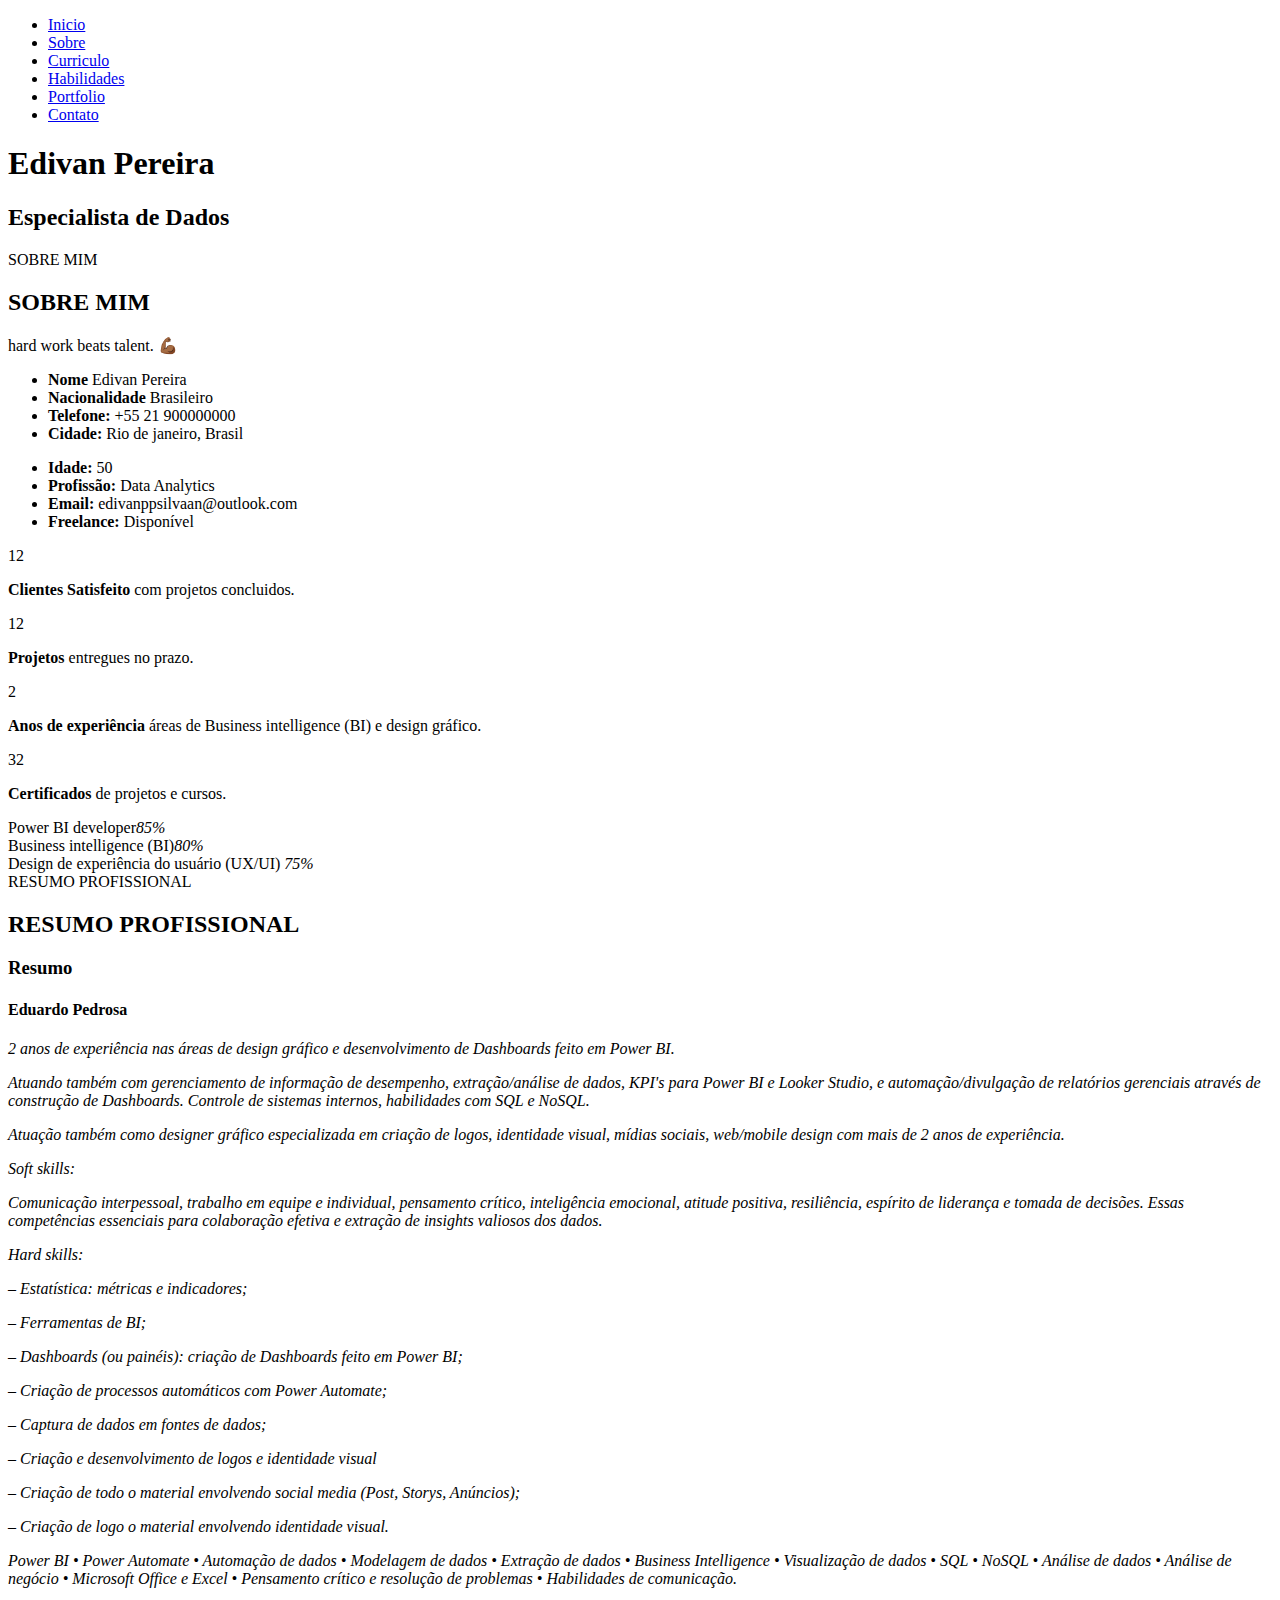
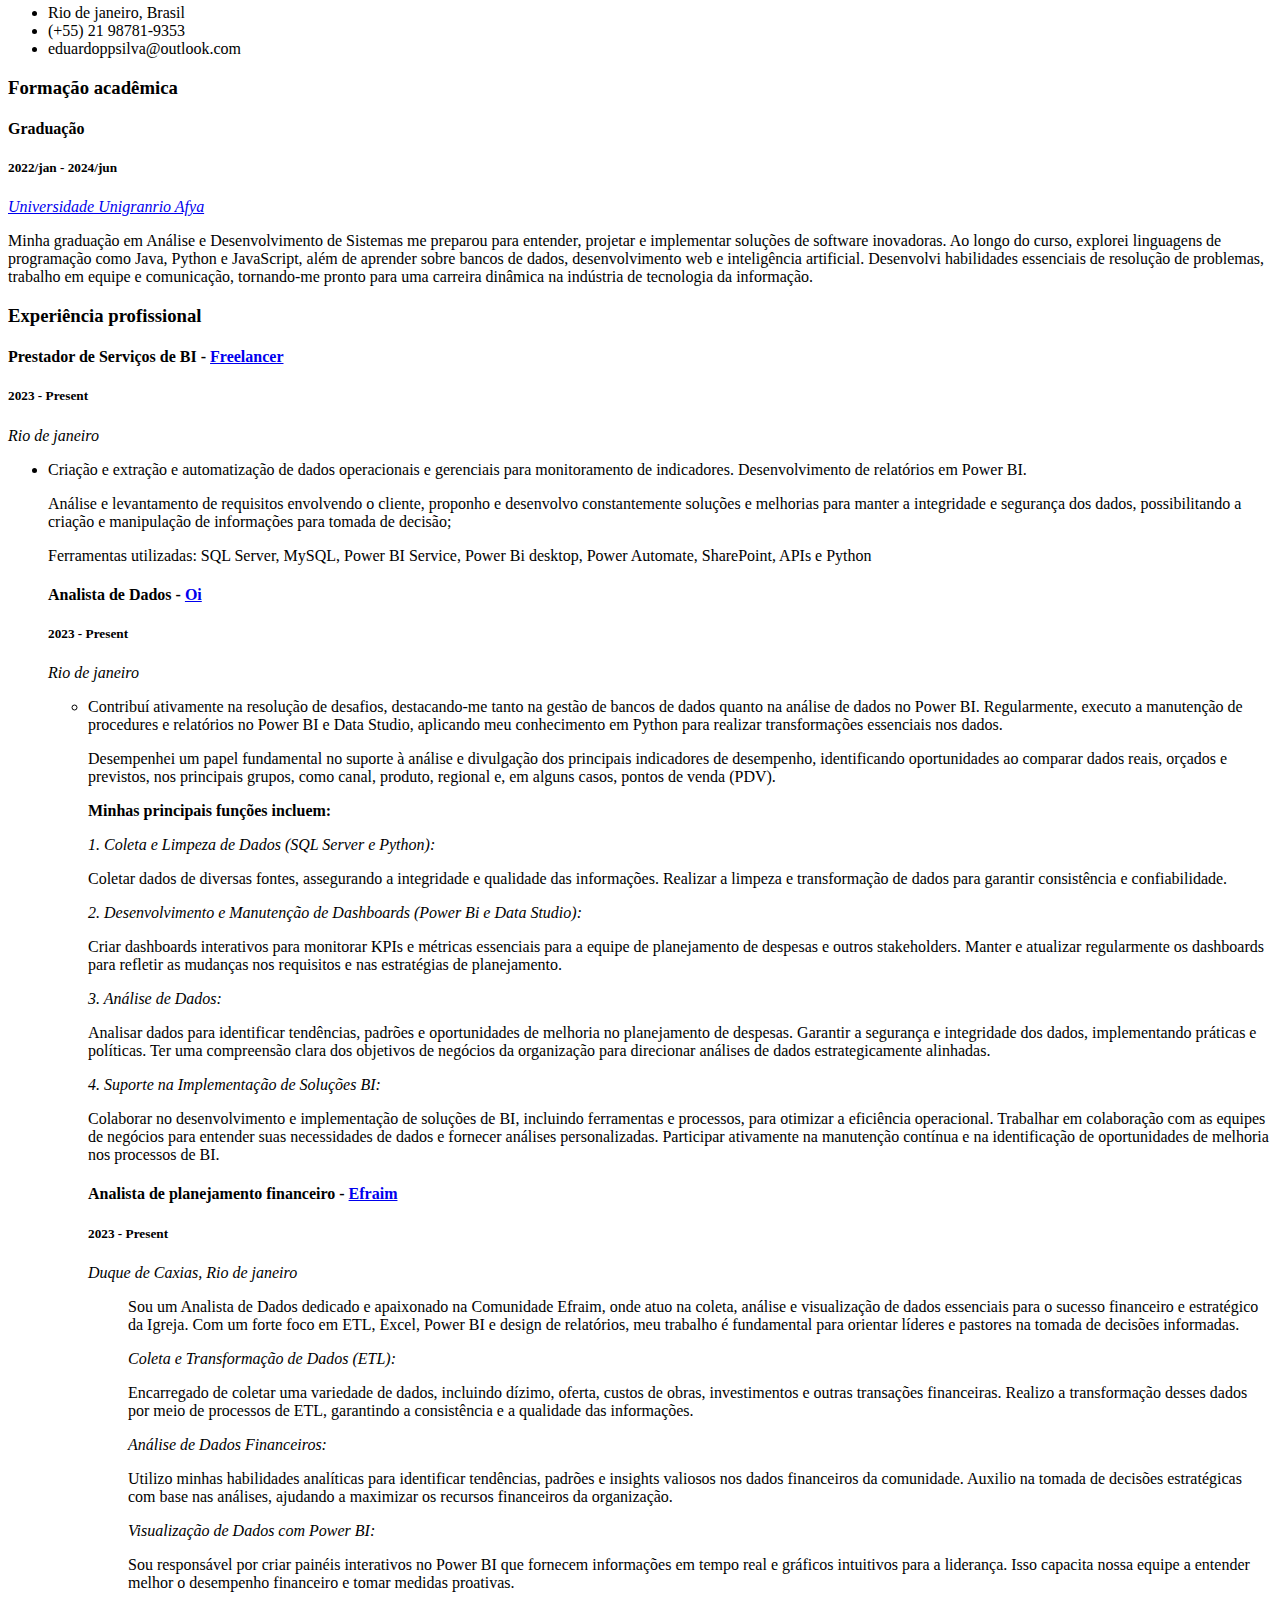
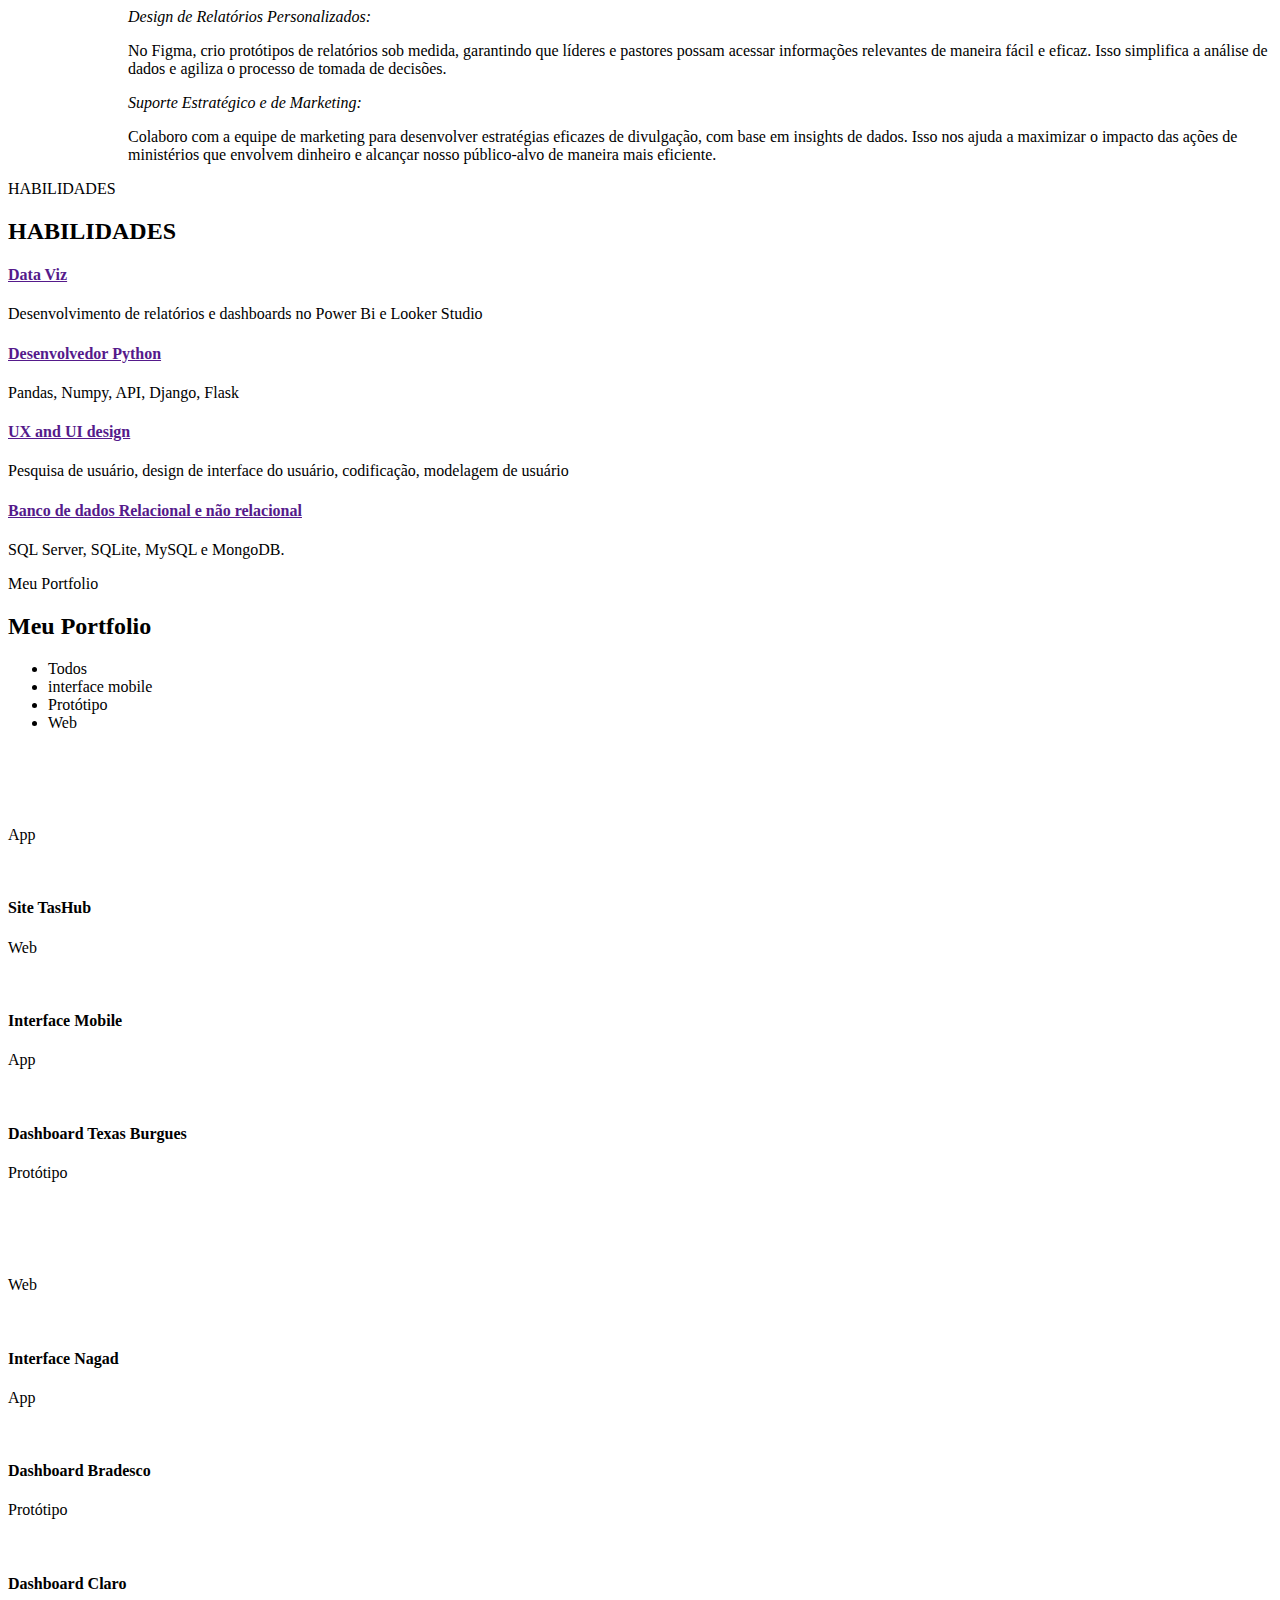
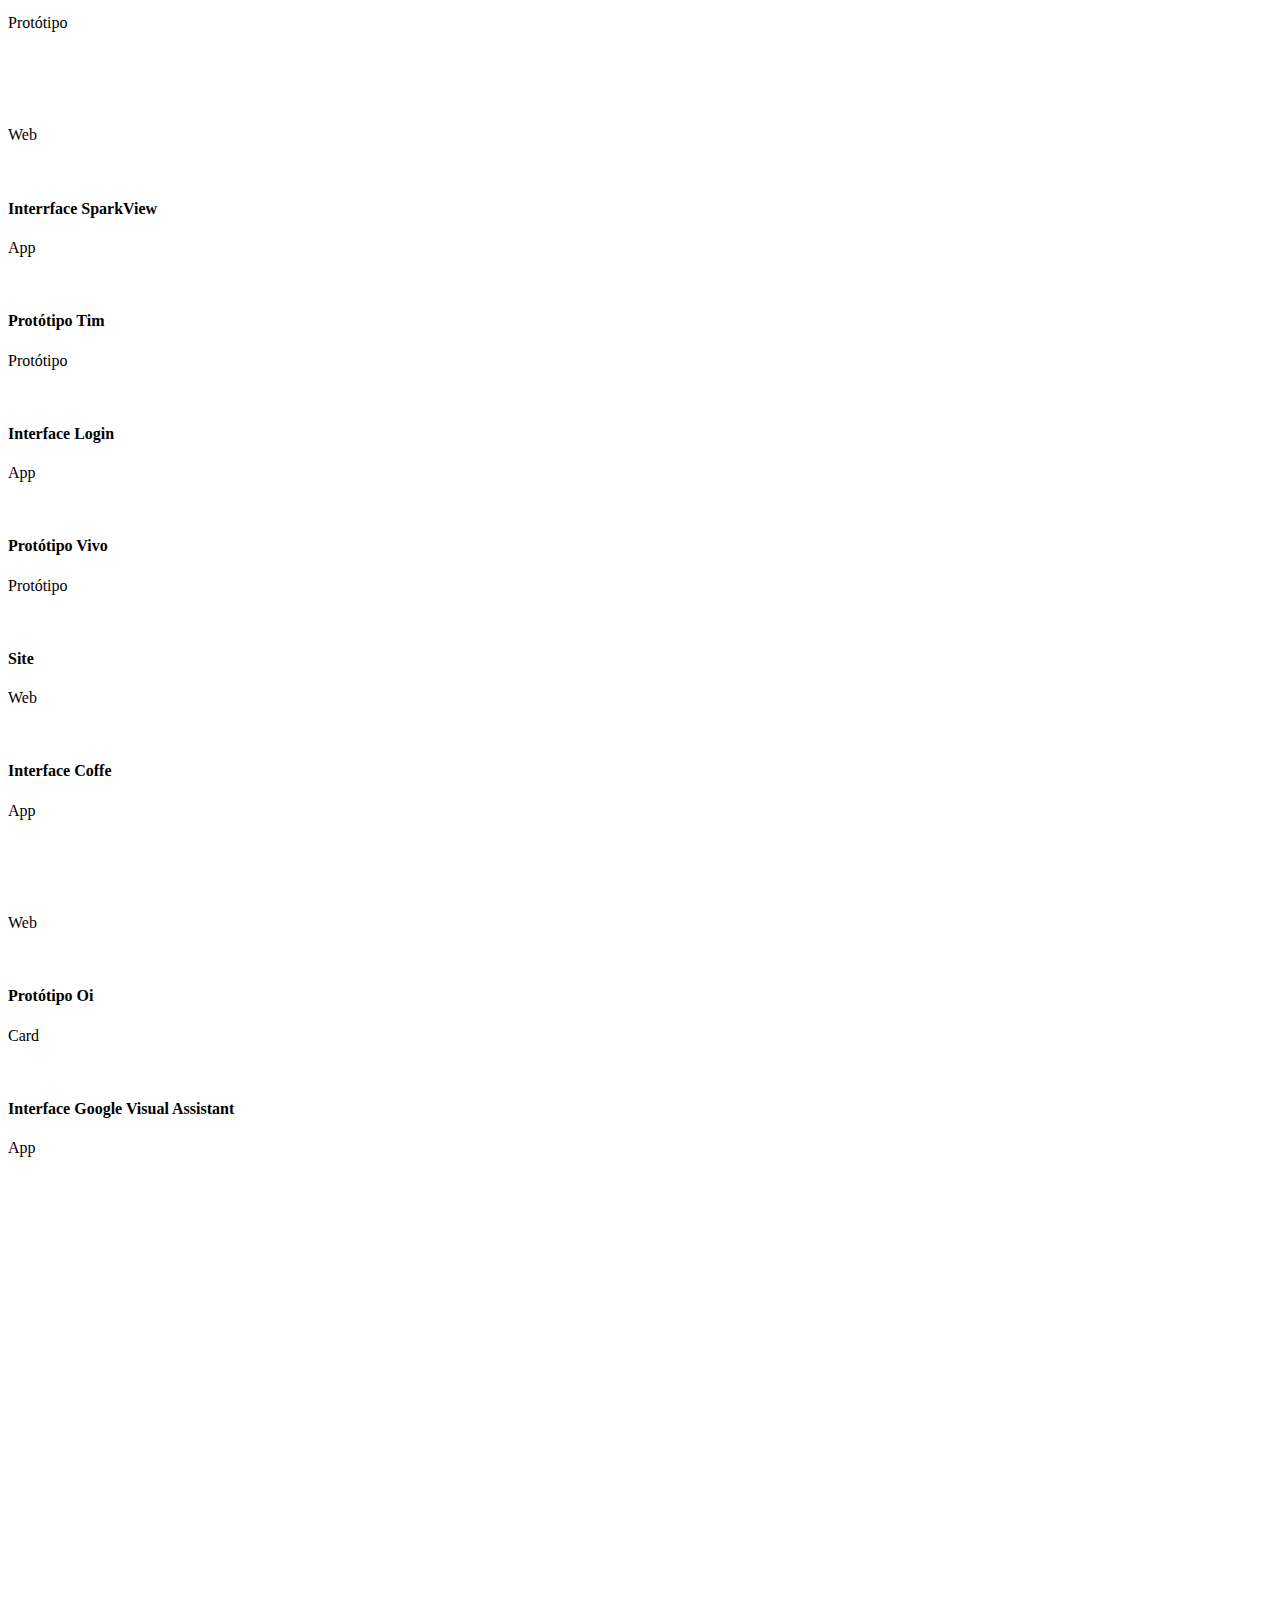
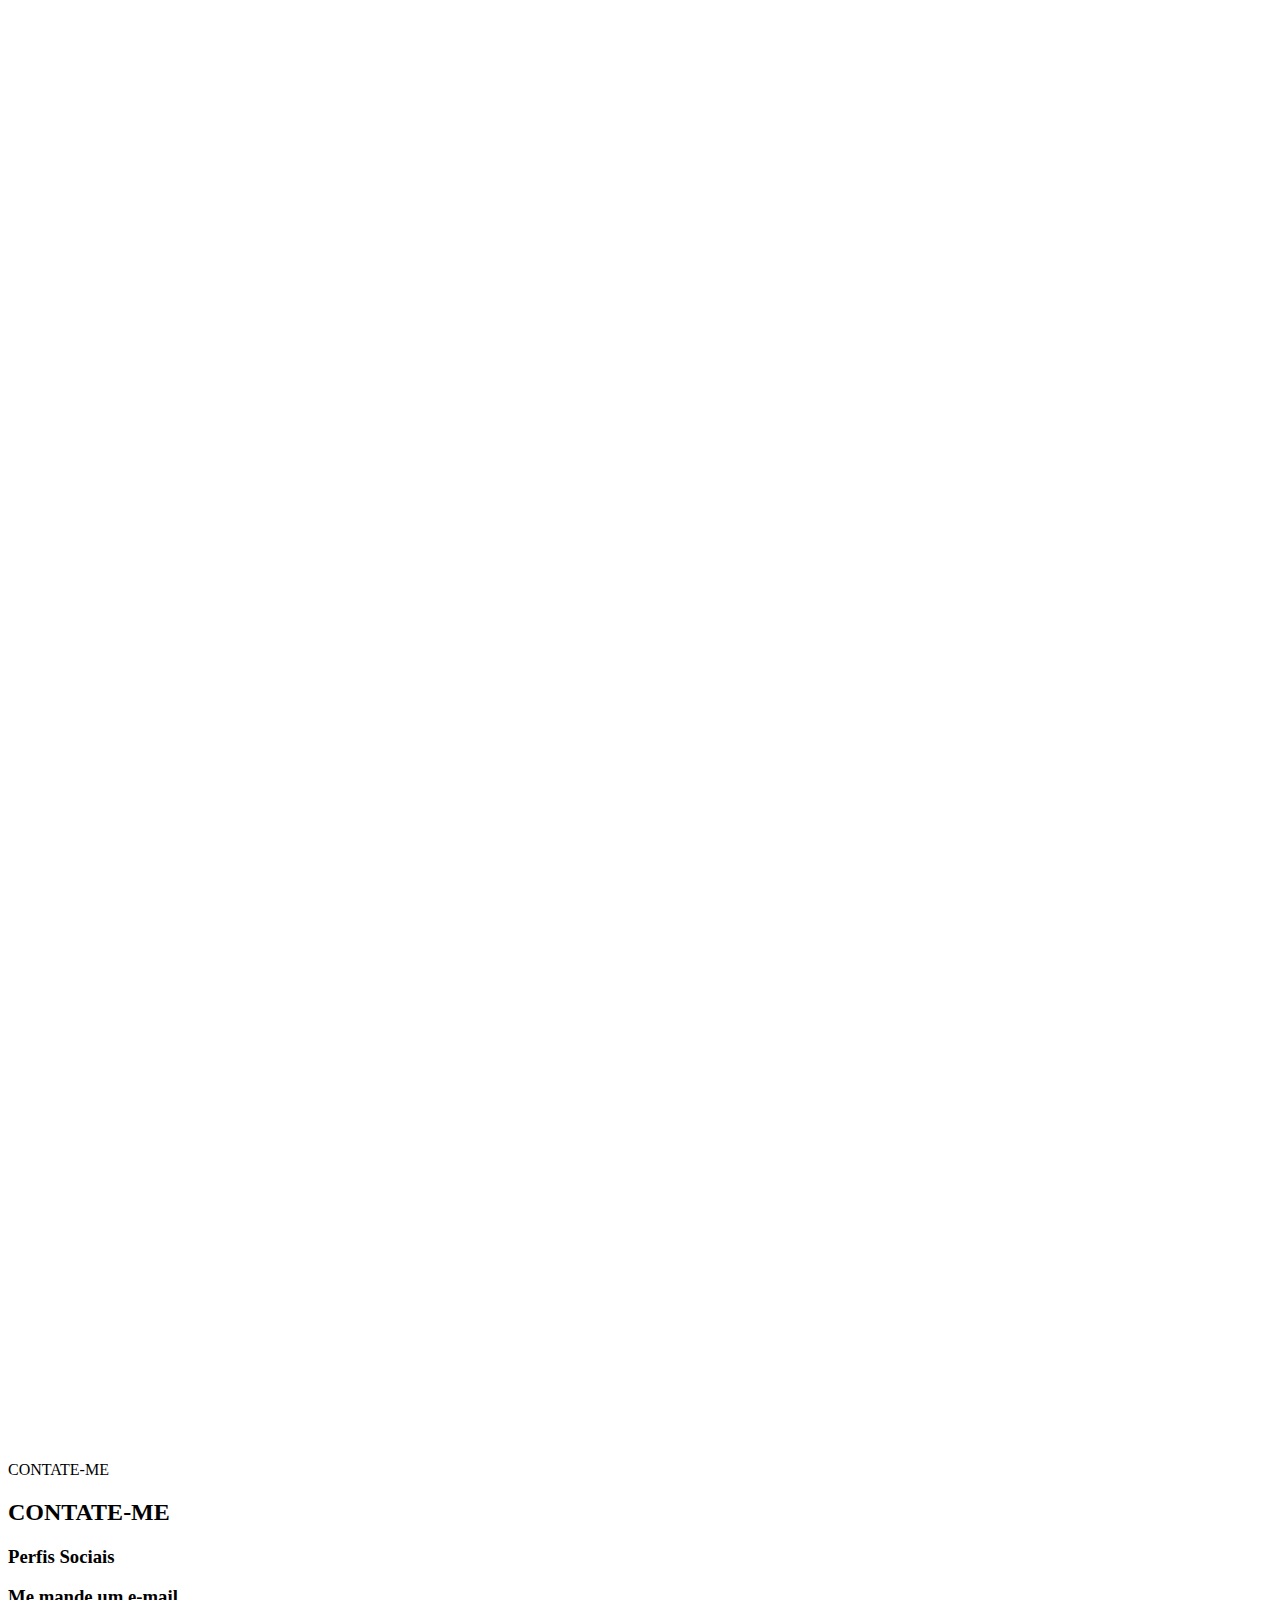
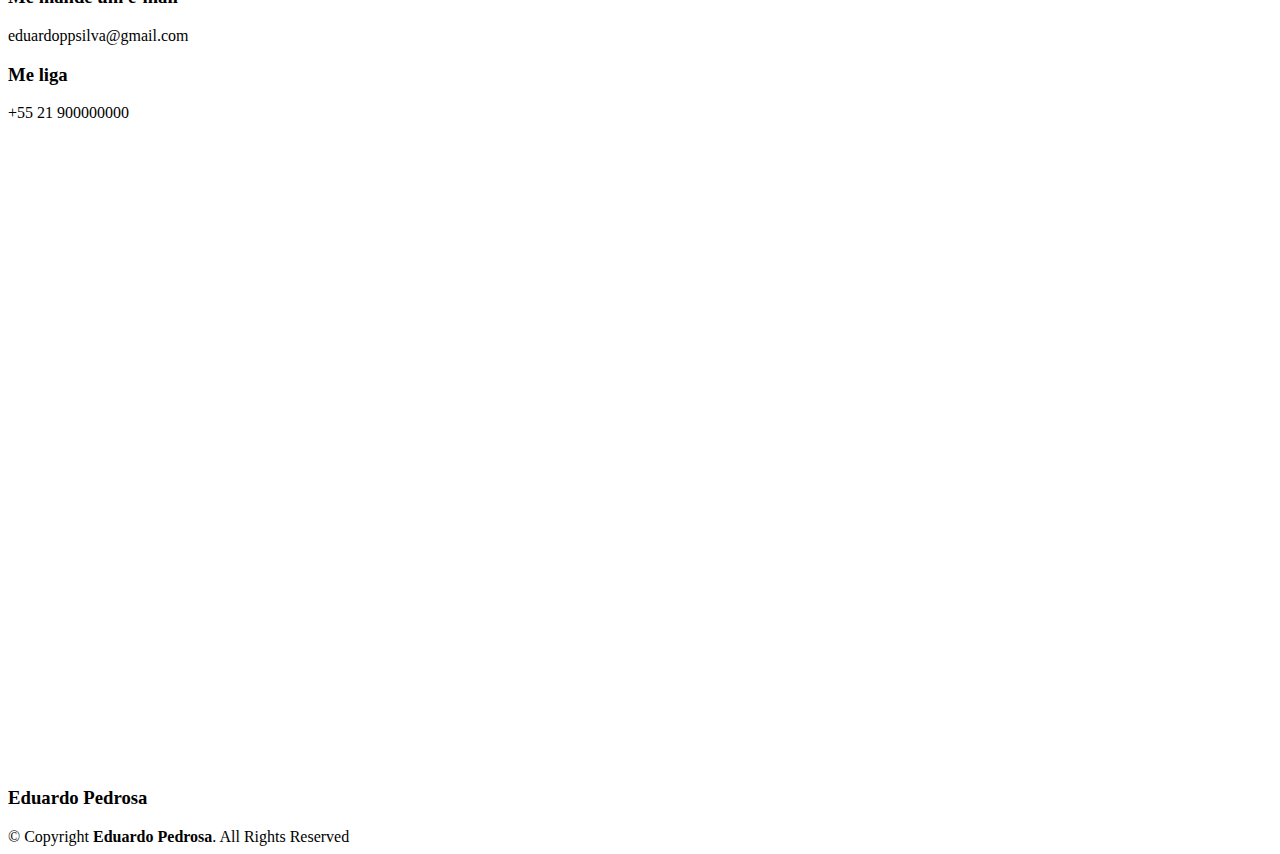
==== index.html @ 000ee5d4 "Add Files" ====
<!DOCTYPE html>
<html lang="en">

<head>
  <meta charset="utf-8">
  <meta content="width=device-width, initial-scale=1.0" name="viewport">

  <title>Edivan Pereira</title>
            <p class="hero-subtitle"><span class="typed" data-typed-items="Designer, Developer, Freelancer, Photographer"></span></p>

  <meta content="" name="descriptison">
  <meta content="" name="Open Sans">

  <!-- Favicons -->
  <link href="assets/img/perfil" rel="icon">
  <link href="../img/edu.jpg" rel="apple-touch-icon">

  <!-- Google Fonts -->
  <link href="https://fonts.googleapis.com/css?family=Open+Sans:300,300i,400,400i,600,600i,700,700i|Raleway:300,300i,400,400i,500,500i,600,600i,700,700i|Satisfy" rel="stylesheet">

  <!-- Vendor CSS Files -->
  <link href="assets/vendor/bootstrap/css/bootstrap.min.css" rel="stylesheet">
  <link href="assets/vendor/icofont/icofont.min.css" rel="stylesheet">
  <link href="assets/vendor/boxicons/css/boxicons.min.css" rel="stylesheet">
  <link href="assets/vendor/owl.carousel/assets/owl.carousel.min.css" rel="stylesheet">
  <link href="assets/vendor/venobox/venobox.css" rel="stylesheet">

  <!-- Template Main CSS File -->
  <link href="assets/css/style.css" rel="stylesheet">
</head>

<body>

  <!-- ======= Header ======= -->
  <header id="header" class="fixed-top  d-flex justify-content-center align-items-center header-transparent">

    <nav class="nav-menu d-none d-lg-block">
      <ul>
        <li class="active"><a href="index.html">Inicio</a></li>
        <li><a href="#about">Sobre</a></li>
        <li><a href="#resume">Curriculo</a></li>
        <li><a href="#services">Habilidades</a></li>
        <li><a href="#portfolio">Portfolio</a></li>
        <li><a href="#contact">Contato</a></li>

      </ul>
    </nav><!-- .nav-menu -->
    

  </header><!-- End Header -->

  <!-- ======= Hero Section ======= -->
  <section id="hero">
    <div class="hero-container">
      <h1><font face="Serif  "> Edivan Pereira </font> <br /></h1>
      <h2>Especialista de Dados</h2>
      <a href="#about" class="btn-scroll scrollto" title="Scroll Down"><i class="bx bx-chevron-down"></i></a>
    </div>
  </section><!-- End Hero -->

  <main id="main">

    <!-- ======= About Me Section ======= -->
    <section id="about" class="about">
      <div class="container">

        <div class="section-title">
          <span>SOBRE MIM</span>
          <h2>SOBRE MIM</h2>
          <p>hard work beats talent. 💪🏾
          </p>
        </div>

        <div class="row">
          <div class="image  col-lg-4 d-flex align-items-stretch justify-content-center justify-content-lg-start"></div>
          <div class="col-lg-8 d-flex flex-column align-items-stretch">
            <div class="content pl-lg-4 d-flex flex-column justify-content-center">
              <div class="row">
                <div class="col-lg-6">
                  <ul>
                    <li><i class="icofont-rounded-right"></i> <strong>Nome</strong> Edivan Pereira</li>
                    <li><i class="icofont-rounded-right"></i> <strong>Nacionalidade</strong> Brasileiro</li>
                    <li><i class="icofont-rounded-right"></i> <strong>Telefone:</strong> +55 21 900000000</li>
                    <li><i class="icofont-rounded-right"></i> <strong>Cidade:</strong> Rio de janeiro, Brasil</li>
                  </ul>
                </div>
                <div class="col-lg-6">
                  <ul>
                    <li><i class="icofont-rounded-right"></i> <strong>Idade:</strong> 50</li>
                    <li><i class="icofont-rounded-right"></i> <strong>Profissão:</strong> Data Analytics</li>
                    <li><i class="icofont-rounded-right"></i> <strong>Email:</strong> <eduardoppsilva@outlook.com class="com">edivanppsilvaan@outlook.com</eduardoppsilva@outlook.com></li>
                    <li><i class="icofont-rounded-right"></i> <strong>Freelance:</strong> Disponível</li>
                  </ul>
                </div>
              </div>
              <div class="row mt-n4">
                <div class="col-md-6 mt-5 d-md-flex align-items-md-stretch">
                  <div class="count-box">
                    <i class="icofont-simple-smile" style="color: #20b38e;"></i>
                    <span data-toggle="counter-up">12</span>
                    <p><strong>Clientes Satisfeito</strong> com projetos concluidos.</p>
                  </div>
                </div>

                <div class="col-md-6 mt-5 d-md-flex align-items-md-stretch">
                  <div class="count-box">
                    <i class="icofont-document-folder" style="color: #8a1ac2;"></i>
                    <span data-toggle="counter-up">12</span>
                    <p><strong>Projetos </strong> entregues no prazo.</p>
                  </div>
                </div>

                <div class="col-md-6 mt-5 d-md-flex align-items-md-stretch">
                  <div class="count-box">
                    <i class="icofont-clock-time" style="color: #2cbdee;"></i>
                    <span data-toggle="counter-up">2</span>
                    <p><strong>Anos de experiência</strong> áreas de Business intelligence (BI) e design gráfico.</p>
                  </div>
                </div>

                <div class="col-md-6 mt-5 d-md-flex align-items-md-stretch">
                  <div class="count-box">
                    <i class="icofont-award" style="color: #ffb459;"></i>
                    <span data-toggle="counter-up">32</span>
                    <p><strong>Certificados</strong> de projetos e cursos.</p>
                  </div>
                </div>
              </div>
            </div><!-- End .content-->

            <div class="skills-content pl-lg-4">
              <div class="progress">
                <span class="skill">Power BI developer<i class="val">85%</i></span>
                <div class="progress-bar-wrap">
                  <div class="progress-bar" role="progressbar" aria-valuenow="100" aria-valuemin="0" aria-valuemax="100"></div>
                </div>
              </div>

              <div class="progress">
                <span class="skill">Business intelligence (BI)<i class="val">80%</i></span>
                <div class="progress-bar-wrap">
                  <div class="progress-bar" role="progressbar" aria-valuenow="90" aria-valuemin="0" aria-valuemax="100"></div>
                </div>
              </div>

              <div class="progress">
                <span class="skill">Design de experiência do usuário (UX/UI) <i class="val">75%</i></span>
                <div class="progress-bar-wrap">
                  <div class="progress-bar" role="progressbar" aria-valuenow="75" aria-valuemin="0" aria-valuemax="100"></div>
                </div>
              </div>
            </div>

          </div>
        </div>

      </div>
    </section><!-- End About Me Section -->

    <!-- ======= My Resume Section ======= -->
    <section id="resume" class="resume">
      <div class="container">

        <div class="section-title">
          <span>RESUMO PROFISSIONAL</span>
          <h2>RESUMO PROFISSIONAL</h2>
          <p></p>
        </div>

        <div class="row">
          <div class="col-lg-6">
            <h3 class="resume-title">Resumo</h3>
            <div class="resume-item pb-0">
              <h4>Eduardo Pedrosa</h4>
              <p><em>2 anos de experiência nas áreas de design gráfico e desenvolvimento de Dashboards feito em Power BI.</p>

                <p>Atuando também com gerenciamento de informação de desempenho, extração/análise de dados, KPI's para Power BI e Looker Studio, e automação/divulgação de relatórios gerenciais através de construção de Dashboards. Controle de sistemas internos, habilidades com SQL e NoSQL.</p>
                
                 <p>Atuação também como designer gráfico especializada em criação de logos, identidade visual, mídias sociais, web/mobile design com mais de 2 anos de experiência.</p>
                
                <p>Soft skills:</p>
                
                <p>Comunicação interpessoal, trabalho em equipe e individual, pensamento crítico, inteligência emocional, atitude positiva, resiliência, espírito de liderança e tomada de decisões. Essas competências essenciais para colaboração efetiva e extração de insights valiosos dos dados.</p>
                
                <p>Hard skills:</p>
                
                <p>– Estatística: métricas e indicadores;</p>
                <p>– Ferramentas de BI;</p>
                <p>– Dashboards (ou painéis): criação de Dashboards feito em Power BI;</p>
                <p>– Criação de processos automáticos com Power Automate;</p>
                <p>– Captura de dados em fontes de dados;</p>
               <p>– Criação e desenvolvimento de logos e identidade visual</p>
               <p>– Criação de todo o material envolvendo social media (Post, Storys, Anúncios);</p>
                <p>– Criação de logo o material envolvendo identidade visual.</p>

                
              <p>Power BI • Power Automate • Automação de dados • Modelagem de dados • Extração de dados • Business Intelligence • Visualização de dados • SQL • NoSQL • Análise de dados • Análise de negócio • Microsoft Office e Excel • Pensamento crítico e resolução de problemas • Habilidades de comunicação.</em></p>
              </p>
              <ul>
                <li>Rio de janeiro, Brasil</li>
                <li>(+55) 21 98781-9353</li>
                <li>eduardoppsilva@outlook.com</li>
              </ul>
              </p>
            </div>

            <h3 class="resume-title">Formação acadêmica</h3>
            <div class="resume-item">
              <h4>Graduação</h4>
              <h5>2022/jan - 2024/jun</h5>
              <p><em><a href="https://www.unigranrio.com.br/">Universidade Unigranrio Afya</a></em></p>
              <p>
                Minha graduação em Análise e Desenvolvimento de Sistemas me preparou para entender, 
                projetar e implementar soluções de software inovadoras. Ao longo do curso, 
                explorei linguagens de programação como Java, Python e JavaScript, 
                além de aprender sobre bancos de dados, desenvolvimento web e inteligência artificial. 
                Desenvolvi habilidades essenciais de resolução de problemas, trabalho em equipe e comunicação, 
                tornando-me pronto para uma carreira dinâmica na indústria de tecnologia da informação.</p>
            </div>
          </div>
          <div class="col-lg-6">
            <h3 class="resume-title">Experiência profissional </h3>
            <div class="resume-item">
              
              <h4>Prestador de Serviços de BI - <a href="https://www.linkedin.com/in/eduardo-pedrosa-a95593182/">Freelancer</a></h4>
                  <h5>2023 - Present</h5>
                  <p><em>Rio de janeiro</em></p>
                  <p>
                  <ul>
                    <li>Criação e extração e automatização de dados operacionais e gerenciais para monitoramento de indicadores. Desenvolvimento de relatórios em Power BI.</li>

                    <p>Análise e levantamento de requisitos envolvendo o cliente, proponho e desenvolvo constantemente soluções e melhorias para manter a integridade e segurança dos dados, possibilitando a criação e manipulação de informações para tomada de decisão;</p>
                        <p>Ferramentas utilizadas: SQL Server, MySQL, Power BI Service, Power Bi desktop, Power Automate, SharePoint, APIs e Python<p></p>

              <h4>Analista de Dados - <a href="https://www.oi.com.br/internet?gad_source=1&gclid=CjwKCAiAxaCvBhBaEiwAvsLmWCNNrWhqJy_-UQcF5PBu62RZC87GxwWU0l0VKqL6wO1u8zdQ7qy9CxoCnzoQAvD_BwE&gclsrc=aw.ds">Oi</a></h4>
                  <h5>2023 - Present</h5>
                  <p><em>Rio de janeiro</em></p>
                  <p>
                  <ul>
                    <li>Contribuí ativamente na resolução de desafios, destacando-me tanto na gestão de bancos de dados quanto na análise de dados no Power BI. Regularmente, executo a manutenção de procedures e relatórios no Power BI e Data Studio, aplicando meu conhecimento em Python para realizar transformações essenciais nos dados.</li>

                    <p>Desempenhei um papel fundamental no suporte à análise e divulgação dos principais indicadores de desempenho, identificando oportunidades ao comparar dados reais, orçados e previstos, nos principais grupos, como canal, produto, regional e, em alguns casos, pontos de venda (PDV).</p>
                      <p><b>Minhas principais funções incluem:</b></p>

                      <p><i>1. Coleta e Limpeza de Dados (SQL Server e Python):</i></p>
                      <p>Coletar dados de diversas fontes, assegurando a integridade e qualidade das informações.
                      Realizar a limpeza e transformação de dados para garantir consistência e confiabilidade.</p>

                      <p><i>2. Desenvolvimento e Manutenção de Dashboards (Power Bi e Data Studio):</i></p>
                      <p>Criar dashboards interativos para monitorar KPIs e métricas essenciais para a equipe de planejamento de despesas e outros stakeholders.
                      Manter e atualizar regularmente os dashboards para refletir as mudanças nos requisitos e nas estratégias de planejamento.</p>

                      <p><i>3. Análise de Dados:</i></p>
                      <p>Analisar dados para identificar tendências, padrões e oportunidades de melhoria no planejamento de despesas.
                      Garantir a segurança e integridade dos dados, implementando práticas e políticas.
                      Ter uma compreensão clara dos objetivos de negócios da organização para direcionar análises de dados estrategicamente alinhadas.</p>

                      <p><i>4. Suporte na Implementação de Soluções BI:</i></p>
                      <p> Colaborar no desenvolvimento e implementação de soluções de BI, incluindo ferramentas e processos, para otimizar a eficiência operacional.
                      Trabalhar em colaboração com as equipes de negócios para entender suas necessidades de dados e fornecer análises personalizadas.
                      Participar ativamente na manutenção contínua e na identificação de oportunidades de melhoria nos processos de BI.</p>

                        
              <h4>Analista de planejamento financeiro - <a href="https://efraimrj.org/">Efraim</a></h4>
              <h5>2023 - Present</h5>
              <p><em>Duque de Caxias, Rio de janeiro</em></p>
              <p>
              <ul>
                  <p>Sou um Analista de Dados dedicado e apaixonado na Comunidade Efraim, onde atuo na coleta, análise e visualização de dados essenciais 
                  para o sucesso financeiro e estratégico da Igreja. Com um forte foco em ETL, Excel, Power BI e design de relatórios, meu trabalho é fundamental para orientar líderes e pastores na tomada de decisões informadas.</p>

                  <p><i>Coleta e Transformação de Dados (ETL):</i></p>
                  <p> Encarregado de coletar uma variedade de dados, incluindo dízimo, oferta, custos de obras, investimentos e outras transações financeiras.
                      Realizo a transformação desses dados por meio de processos de ETL, garantindo a consistência e a qualidade das informações.</p>

                  <p><i>Análise de Dados Financeiros:</i></p>
                  <p> Utilizo minhas habilidades analíticas para identificar tendências, padrões e insights valiosos nos dados financeiros da comunidade.
                    Auxilio na tomada de decisões estratégicas com base nas análises, ajudando a maximizar os recursos financeiros da organização.</p>
    
                  <p><i>Visualização de Dados com Power BI:</i></p>
                   <p> Sou responsável por criar painéis interativos no Power BI que fornecem informações em tempo real e gráficos intuitivos para a liderança.
                    Isso capacita nossa equipe a entender melhor o desempenho financeiro e tomar medidas proativas.</p>
        
                  <p><i>Design de Relatórios Personalizados:</i></p>
                    <p> No Figma, crio protótipos de relatórios sob medida, garantindo que líderes e pastores possam acessar informações relevantes de maneira fácil e eficaz.
                      Isso simplifica a análise de dados e agiliza o processo de tomada de decisões.</p>
            
                      <p><i>Suporte Estratégico e de Marketing:</i></p>
                      <p> Colaboro com a equipe de marketing para desenvolver estratégias eficazes de divulgação, com base em insights de dados.
                        Isso nos ajuda a maximizar o impacto das ações de ministérios que envolvem dinheiro e alcançar nosso público-alvo de maneira mais eficiente.</p>
                  
              </ul>
              
            </div><!--
            <div class="resume-item">
              <h4>Product manager - <a href="https://www.peixeurbano.com.br/">Peixe Urbano</a></h4> 
              <h5>2015 - 2017</h5>
              <p><em>Barra da Tijuca, Rio de janeiro</em></p>
              <p>
              <ul>
                <li>• Design of new tools and processes, through immersion, research and validation with users, increasing the efficiency of internal areas and improving the customer experience (internal and external) 

• Preparation and analysis of reports through a data-driven culture for the decision making, considering definition and monitoring of KPIs 

• Definition, prioritization and refinement of demands with stakeholders (business) and engineering (technical), considering a customer centric mindset 

• Support to different areas of the company for possible failures in the system, website and mobile apps (IOS and Android). 

• Build, prepare and monitor the go live and roll-out of products 

• Evolution of products based on business strategy and insights related to the consumer journey Main Results: 

• Reduction in the Average Service Time (TMA) of the Customer Relationship team the Customer, through a new product with better technology and that met their needs in serving the end customer.</li>
              </ul>
                  <h4>Software Developer - <a href="https://www.workana.com/">Workana</a></h4>
                  <h5>2017 - 2020</h5>
                  <p><em>Rio de janeiro, Rio de janeiro</em></p>
                  <p>
                  <ul>
                    <li>I was a member of the Workana community. As a software developer I created and delivered several software projects for different companies and clients. </li>

                    <p>- Software e sistemas de dados</p>
                      <p>- Relatórios de banco de dados</p>
                        <p>- Software e analise de dados e fluxo<p></p>-->
              </p>
            </div>
          </div>
        </div>

      </div>
    </section><!-- End My Resume Section -->

    <!-- ======= My Services Section ======= -->
    <section id="services" class="services">
      <div class="container">

        <div class="section-title">
          <span>HABILIDADES </span>
          <h2> HABILIDADES </h2>
          <p></p>
        </div>

        <div class="row">
          <div class="col-md-6 col-lg-3 d-flex align-items-stretch mb-5 mb-lg-0">
            <div class="icon-box">
              <div class="icon"><i class="bx--bar-chart"></i></div>
              <h4 class="title"><a href="">Data Viz</a></h4>
              <p class="description">Desenvolvimento de relatórios e dashboards no Power Bi e Looker Studio</p>
            </div>
          </div>
          

          <div class="col-md-6 col-lg-3 d-flex align-items-stretch mb-5 mb-lg-0">
            <div class="icon-box">
              <div class="icon"><i class="bx--code-alt"></i></div>
              <h4 class="title"><a href="">Desenvolvedor Python</a></h4>
              <p class="description">Pandas, Numpy, API, Django, Flask</p>
            </div>
          </div>

          <div class="col-md-6 col-lg-3 d-flex align-items-stretch mb-5 mb-lg-0">
            <div class="icon-box">
              <div class="icon"><i class="bx bx-palette"></i></div>
              <h4 class="title"><a href="">UX and UI design</a></h4>
              <p class="description">Pesquisa de usuário, design de interface do usuário, codificação, modelagem de usuário</p>
            </div>
          </div>

          <div class="col-md-6 col-lg-3 d-flex align-items-stretch mb-5 mb-lg-0">
            <div class="icon-box">
              <div class="icon"><i class="bx--coin-stack"></i></div>
              <h4 class="title"><a href="">Banco de dados Relacional e não relacional</a></h4>
              <p class="description">SQL Server, SQLite, MySQL e MongoDB.</p>
            </div>
          </div>

        </div>

      </div>
    </section><!-- End My Services Section -->

    <!-- ======= Testimonials Section ======= -->
    <!--<section id="testimonials" class="testimonials">
      <div class="container">

        <div class="owl-carousel testimonials-carousel">

          <div class="testimonial-item">
            <img src="assets/img/testimonials/testimonials-1.jpg" class="testimonial-img" alt="">
            <h3>Saul Goodman</h3>
            <h4>Ceo &amp; Founder</h4>
            <p>
              <i class="bx bxs-quote-alt-left quote-icon-left"></i>
              Excelente conpanheiro de trabalho!
              <i class="bx bxs-quote-alt-right quote-icon-right"></i>
            </p>
          </div>

          <div class="testimonial-item">
            <img src="assets/img/testimonials/testimonials-2.jpg" class="testimonial-img" alt="">
            <h3>Sara Wilsson</h3>
            <h4>Designer</h4>
            <p>
              <i class="bx bxs-quote-alt-left quote-icon-left"></i>
              Export tempor illum tamen malis malis eram quae irure esse labore quem cillum quid cillum eram malis quorum velit fore eram velit sunt aliqua noster fugiat irure amet legam anim culpa.
              <i class="bx bxs-quote-alt-right quote-icon-right"></i>
            </p>
          </div>

          <div class="testimonial-item">
            <img src="assets/img/testimonials/testimonials-3.jpg" class="testimonial-img" alt="">
            <h3>Jena Karlis</h3>
            <h4>Store Owner</h4>
            <p>
              <i class="bx bxs-quote-alt-left quote-icon-left"></i>
              Enim nisi quem export duis labore cillum quae magna enim sint quorum nulla quem veniam duis minim tempor labore quem eram duis noster aute amet eram fore quis sint minim.
              <i class="bx bxs-quote-alt-right quote-icon-right"></i>
            </p>
          </div>

          <div class="testimonial-item">
            <img src="assets/img/testimonials/testimonials-4.jpg" class="testimonial-img" alt="">
            <h3>Matt Brandon</h3>
            <h4>Freelancer</h4>
            <p>
              <i class="bx bxs-quote-alt-left quote-icon-left"></i>
              Fugiat enim eram quae cillum dolore dolor amet nulla culpa multos export minim fugiat minim velit minim dolor enim duis veniam ipsum anim magna sunt elit fore quem dolore labore illum veniam.
              <i class="bx bxs-quote-alt-right quote-icon-right"></i>
            </p>
          </div>

          <div class="testimonial-item">
            <img src="assets/img/testimonials/testimonials-5.jpg" class="testimonial-img" alt="">
            <h3>John Larson</h3>
            <h4>Entrepreneur</h4>
            <p>
              <i class="bx bxs-quote-alt-left quote-icon-left"></i>
              Quis quorum aliqua sint quem legam fore sunt eram irure aliqua veniam tempor noster veniam enim culpa labore duis sunt culpa nulla illum cillum fugiat legam esse veniam culpa fore nisi cillum quid.
              <i class="bx bxs-quote-alt-right quote-icon-right"></i>
            </p>
          </div>

        </div>

      </div>
    </section><!-- End Testimonials Section -->
    

    <!-- ======= My Portfolio Section ======= -->
    <section id="portfolio" class="portfolio">
      <div class="container">

        <div class="section-title">
          <span>Meu Portfolio</span>
          <h2>Meu Portfolio</h2>
          <p></p>
        </div>

        <ul id="portfolio-flters" class="d-flex justify-content-center">
          <li data-filter="*" class="filter-active">Todos</li>
          <li data-filter=".filter-app"> interface mobile</li>
          <li data-filter=".filter-card">Protótipo</li>
          <li data-filter=".filter-web">Web</li>
        </ul>

        <div class="row portfolio-container">

          <div class="col-lg-4 col-md-6 portfolio-item filter-app">
            <div class="portfolio-img"><img src="assets\img\portfolio_1\mobile\E-Learning.jpg" class="img-fluid" alt=""></div>
            <div class="portfolio-info">
              <h4 style="color: white;">Interface E-Learning</h4>
              <p>App</p>
              <a href="assets\img\portfolio_1\mobile\E-Learning.jpg" data-gall="portfolioGallery" class="venobox preview-link" title="App 1"><i class="bx bx-plus"></i></a>
              <a href="https://www.behance.net/eduardopedrosa1" class="details-link" title="More Details"><i class="bx bx-link"></i></a>
            </div>
          </div>

          <div class="col-lg-4 col-md-6 portfolio-item filter-web">
            <div class="portfolio-img"><img src="assets\img\portfolio_1\web\Frame 1.png" class="img-fluid" alt=""></div>
            <div class="portfolio-info">
              <h4>Site TasHub</h4>
              <p>Web</p>
              <a href="assets\img\portfolio_1\web\Frame 1.png" data-gall="portfolioGallery" class="venobox preview-link" title="Web 3"><i class="bx bx-plus"></i></a>
              <a href="https://www.behance.net/eduardopedrosa1" class="details-link" title="More Details"><i class="bx bx-link"></i></a>
            </div>
          </div>

          <div class="col-lg-4 col-md-6 portfolio-item filter-app">
            <div class="portfolio-img"><img src="assets\img\portfolio_1\mobile\Frame 1 (1).png" class="img-fluid" alt=""></div>
            <div class="portfolio-info">
              <h4>Interface Mobile</h4>
              <p>App</p>
              <a href="assets\img\portfolio_1\mobile\Frame 1 (1).png" data-gall="portfolioGallery" class="venobox preview-link" title="App 2"><i class="bx bx-plus"></i></a>
              <a href="https://www.behance.net/eduardopedrosa1" class="details-link" title="More Details"><i class="bx bx-link"></i></a>
            </div>
          </div>

          <div class="col-lg-4 col-md-6 portfolio-item filter-card">
            <div class="portfolio-img"><img src="assets\img\portfolio_1\ui_ux\Food Delivery Dashboard_2.png" class="img-fluid" alt=""></div>
            <div class="portfolio-info">
              <h4>Dashboard Texas Burgues</h4>
              <p>Protótipo</p>
              <a href="assets/img/portfolio/portfolio-4.jpg" data-gall="portfolioGallery" class="venobox preview-link" title="Card 2"><i class="bx bx-plus"></i></a>
              <a href="https://www.behance.net/eduardopedrosa1" class="details-link" title="More Details"><i class="bx bx-link"></i></a>
            </div>
          </div>

          <div class="col-lg-4 col-md-6 portfolio-item filter-web">
            <div class="portfolio-img"><img src="assets\img\portfolio_1\web\Home.png" class="img-fluid" alt=""></div>
            <div class="portfolio-info">
              <h4 style="color: white;">Nem Path School</h4>
              <p>Web</p>
              <a href="assets\img\portfolio_1\web\Home.png" data-gall="portfolioGallery" class="venobox preview-link" title="Web 2"><i class="bx bx-plus"></i></a>
              <a href="https://www.behance.net/eduardopedrosa1" class="details-link" title="More Details"><i class="bx bx-link"></i></a>
            </div>
          </div>

          <div class="col-lg-4 col-md-6 portfolio-item filter-app">
            <div class="portfolio-img"><img src="assets\img\portfolio_1\mobile\nagad.png" class="img-fluid" alt=""></div>
            <div class="portfolio-info">
              <h4>Interface Nagad</h4>
              <p>App</p>
              <a href="assets/img/portfolio/portfolio-6.jpg" data-gall="portfolioGallery" class="venobox preview-link" title="App 3"><i class="bx bx-plus"></i></a>
              <a href="https://www.behance.net/eduardopedrosa1" class="details-link" title="More Details"><i class="bx bx-link"></i></a>
            </div>
          </div>

          <div class="col-lg-4 col-md-6 portfolio-item filter-card">
            <div class="portfolio-img"><img src="assets\img\portfolio_1\ui_ux\Main (1).png" class="img-fluid" alt=""></div>
            <div class="portfolio-info">
              <h4>Dashboard Bradesco</h4>
              <p>Protótipo</p>
              <a href="assets\img\portfolio_1\ui_ux\Main (1).png" data-gall="portfolioGallery" class="venobox preview-link" title="Card 1"><i class="bx bx-plus"></i></a>
              <a href="https://www.behance.net/eduardopedrosa1" class="details-link" title="More Details"><i class="bx bx-link"></i></a>
            </div>
          </div>

          <div class="col-lg-4 col-md-6 portfolio-item filter-card">
            <div class="portfolio-img"><img src="assets\img\portfolio_1\ui_ux\Versão 3 - Claro (1).png" class="img-fluid" alt=""></div>
            <div class="portfolio-info">
              <h4>Dashboard Claro</h4>
              <p>Protótipo</p>
              <a href="assets\img\portfolio_1\ui_ux\Versão 3 - Claro (1).png" data-gall="portfolioGallery" class="venobox preview-link" title="Card 3"><i class="bx bx-plus"></i></a>
              <a href="https://www.behance.net/eduardopedrosa1" class="details-link" title="More Details"><i class="bx bx-link"></i></a>
            </div>
          </div>

          <div class="col-lg-4 col-md-6 portfolio-item filter-web">
            <div class="portfolio-img"><img src="assets\img\portfolio_1\web\Landing with pictures1.png" class="img-fluid" alt=""></div>
            <div class="portfolio-info">
              <h4 style="color: white;">Site</h4>
              <p>Web</p>
              <a href="assets\img\portfolio_1\web\Landing with pictures1.png" data-gall="portfolioGallery" class="venobox preview-link" title="Web 3"><i class="bx bx-plus"></i></a>
              <a href="https://www.behance.net/eduardopedrosa1" class="details-link" title="More Details"><i class="bx bx-link"></i></a>
            </div>
          </div>

          <div class="col-lg-4 col-md-6 portfolio-item filter-app">
            <div class="portfolio-img"><img src="assets\img\portfolio_1\mobile\SparkView.jpg" class="img-fluid" alt=""></div>
            <div class="portfolio-info">
              <h4>Interrface SparkView</h4>
              <p>App</p>
              <a href="assets/img/portfolio/portfolio-10.jpg" data-gall="portfolioGallery" class="venobox preview-link" title="App 1"><i class="bx bx-plus"></i></a>
              <a href="https://www.behance.net/eduardopedrosa1" class="details-link" title="More Details"><i class="bx bx-link"></i></a>
            </div>
          </div>

          <div class="col-lg-4 col-md-6 portfolio-item filter-card">
            <div class="portfolio-img"><img src="assets\img\portfolio_1\ui_ux\Versão 3 - Tim (1).png" class="img-fluid" alt=""></div>
            <div class="portfolio-info">
              <h4>Protótipo Tim</h4>
              <p>Protótipo</p>
              <a href="assets\img\portfolio_1\ui_ux\Versão 3 - Tim (1).png" data-gall="portfolioGallery" class="venobox preview-link" title="Card 3"><i class="bx bx-plus"></i></a>
              <a href="https://www.behance.net/eduardopedrosa1" class="details-link" title="More Details"><i class="bx bx-link"></i></a>
            </div>
          </div>

          <div class="col-lg-4 col-md-6 portfolio-item filter-app">
            <div class="portfolio-img"><img src="assets\img\portfolio_1\mobile\Thumbnail.jpg" class="img-fluid" alt=""></div>
            <div class="portfolio-info">
              <h4>Interface Login</h4>
              <p>App</p>
              <a href="assets/img/portfolio/portfolio-11.jpg" data-gall="portfolioGallery" class="venobox preview-link" title="App 1"><i class="bx bx-plus"></i></a>
              <a href="https://www.behance.net/eduardopedrosa1" class="details-link" title="More Details"><i class="bx bx-link"></i></a>
            </div>
          </div>

          <div class="col-lg-4 col-md-6 portfolio-item filter-card">
            <div class="portfolio-img"><img src="assets\img\portfolio_1\ui_ux\Versão 3 - VIVO (1).png" class="img-fluid" alt=""></div>
            <div class="portfolio-info">
              <h4>Protótipo Vivo</h4>
              <p>Protótipo</p>
              <a href="assets\img\portfolio_1\ui_ux\Versão 3 - VIVO (1).png" data-gall="portfolioGallery" class="venobox preview-link" title="Card 3"><i class="bx bx-plus"></i></a>
              <a href="https://www.behance.net/eduardopedrosa1" class="details-link" title="More Details"><i class="bx bx-link"></i></a>
            </div>
          </div>
          
          <div class="col-lg-4 col-md-6 portfolio-item filter-web">
            <div class="portfolio-img"><img src="assets\img\portfolio_1\web\Landing.png" class="img-fluid" alt=""></div>
            <div class="portfolio-info">
              <h4>Site</h4>
              <p>Web</p>
              <a href="assets\img\portfolio_1\web\Landing.png" data-gall="portfolioGallery" class="venobox preview-link" title="Web 3"><i class="bx bx-plus"></i></a>
              <a href="https://www.behance.net/eduardopedrosa1" class="details-link" title="More Details"><i class="bx bx-link"></i></a>
            </div>
          </div>

          <div class="col-lg-4 col-md-6 portfolio-item filter-app">
            <div class="portfolio-img"><img src="assets/img/portfolio/portfolio-19.jpg" class="img-fluid" alt=""></div>
            <div class="portfolio-info">
              <h4>Interface Coffe</h4>
              <p>App</p>
              <a href="assets/img/portfolio/portfolio-19.jpg" data-gall="portfolioGallery" class="venobox preview-link" title="App 1"><i class="bx bx-plus"></i></a>
              <a href="https://www.behance.net/eduardopedrosa1" class="details-link" title="More Details"><i class="bx bx-link"></i></a>
            </div>
          </div>

          <div class="col-lg-4 col-md-6 portfolio-item filter-web">
            <div class="portfolio-img"><img src="assets\img\portfolio_1\web\luxitap_1.png" class="img-fluid" alt=""></div>
            <div class="portfolio-info">
              <h4 style="color: white;">Site LuxiTap</h4>
              <p>Web</p>
              <a href="assets\img\portfolio_1\web\luxitap_1.png" data-gall="portfolioGallery" class="venobox preview-link" title="Web 3"><i class="bx bx-plus"></i></a>
              <a href="https://www.behance.net/eduardopedrosa1" class="details-link" title="More Details"><i class="bx bx-link"></i></a>
            </div>
          </div>

          <div class="col-lg-4 col-md-6 portfolio-item filter-card">
            <div class="portfolio-img"><img src="assets\img\portfolio_1\ui_ux\Versão 3 - OI (1).png" class="img-fluid" alt=""></div>
            <div class="portfolio-info">
              <h4>Protótipo Oi</h4>
              <p>Card</p>
              <a href="assets\img\portfolio_1\ui_ux\Versão 3 - OI (1).png" data-gall="portfolioGallery" class="venobox preview-link" title="Card 3"><i class="bx bx-plus"></i></a>
              <a href="https://www.behance.net/eduardopedrosa1" class="details-link" title="More Details"><i class="bx bx-link"></i></a>
            </div>
          </div>

          <div class="col-lg-4 col-md-6 portfolio-item filter-app">
            <div class="portfolio-img"><img src="assets/img/portfolio/portfolio-22.jpg" class="img-fluid" alt=""></div>
            <div class="portfolio-info">
              <h4>Interface Google Visual Assistant</h4>
              <p>App</p>
              <a href="assets/img/portfolio/portfolio-22.jpg" data-gall="portfolioGallery" class="venobox preview-link" title="App 1"><i class="bx bx-plus"></i></a>
              <a href="https://www.behance.net/eduardopedrosa1" class="details-link" title="More Details"><i class="bx bx-link"></i></a>
            </div>
          </div>

  
    </div>
    </section><!-- End Pricing Section -->


<strong><iframe title="Dashboard Estoque" width="600" height="373.5" src="https://app.powerbi.com/view?r=eyJrIjoiMTE5YjA0N2ItZjFhYy00ZmQwLTk5YzktMTIxZDkzZDA1MWFjIiwidCI6IjA4ZWJlYzYwLTc1Y2YtNGUxZS04NzAyLWFhYmVjNjhmZWJlMSIsImMiOjN9" frameborder="0" allowFullScreen="true"></iframe></strong>

<strong><iframe title="People Analytics" width="600" height="373.5" src="https://app.powerbi.com/view?r=eyJrIjoiZTdiMDQwZjUtOWRmZC00NGM2LWE1ZDEtM2UxNDBiNDlmMTg1IiwidCI6IjA4ZWJlYzYwLTc1Y2YtNGUxZS04NzAyLWFhYmVjNjhmZWJlMSIsImMiOjN9" frameborder="0" allowFullScreen="true"></iframe></strong>

<strong><iframe title="Dashboard Financeiro" width="600" height="373.5" src="https://app.powerbi.com/view?r=eyJrIjoiMGU3OWMzMzYtY2U1Yy00OTk5LWFjMDktYTJlMjMzNjQ2YjZjIiwidCI6IjlhNmU4MWI2LTI3ZjQtNGEyNC1iYWRhLWFjYjFhZGJjYTBiMCJ9" frameborder="0" allowFullScreen="true"></iframe></strong>

<strong><iframe title="Visão Geral de Vendas" width="600" height="373.5" src="https://app.powerbi.com/view?r=eyJrIjoiMGFjMTY4OTMtYmY4OC00MzFmLWFiNjUtNjhmYjU0ZDA0YzA3IiwidCI6IjlhNmU4MWI2LTI3ZjQtNGEyNC1iYWRhLWFjYjFhZGJjYTBiMCJ9" frameborder="0" allowFullScreen="true"></iframe></strong>

<strong><iframe title="Visão Geral de Vendas" width="600" height="373.5" src="https://app.powerbi.com/view?r=eyJrIjoiMTIyZGM5NzUtOTVlNC00ODJiLWI3ZWItNWYxYmZmYmRjZmE1IiwidCI6IjBiOTk0YjM1LTg3OWItNGQ0My1iNThhLWIxMTU4MTk1ZWIyOCJ9" frameborder="0" allowFullScreen="true"></iframe></strong>

<strong><iframe title="actual vs target report" width="600" height="373.5" src="https://app.powerbi.com/view?r=eyJrIjoiOWE5ODFjYjctNGNkNC00ZTQyLWFhYzktNGM0Y2JhZjMzOGU3IiwidCI6IjA4ZWJlYzYwLTc1Y2YtNGUxZS04NzAyLWFhYmVjNjhmZWJlMSIsImMiOjN9" frameborder="0" allowFullScreen="true"></iframe></strong> 

<strong><iframe title="Relatório de Vendas" width="600" height="373.5" src="https://app.powerbi.com/view?r=eyJrIjoiNTM2YjJlMDAtYjIyYy00ODNkLWE0OGQtMDcwN2MzNjM4NWY3IiwidCI6Ijc1MGRkNzEzLWU4ZDUtNDZmMi04YThkLTE0ZjdkNTkwODA5YiJ9" frameborder="0" allowFullScreen="true"></iframe></strong>

<strong><iframe title="Fundo imobiliario" width="600" height="373.5" src="https://app.powerbi.com/view?r=eyJrIjoiZDUyYjQxMzYtNDY4ZC00YzE0LTgxMzMtMTJmMGZiMDUyNWM0IiwidCI6Ijc1MGRkNzEzLWU4ZDUtNDZmMi04YThkLTE0ZjdkNTkwODA5YiJ9" frameborder="0" allowFullScreen="true"></iframe></strong>

<strong><iframe title="Dashboard metas e resultados" width="600" height="373.5" src="https://app.powerbi.com/view?r=eyJrIjoiMzNkMTg0MjctOWU2OS00MTEwLWJiZjEtYzg3ODI5ZDQ0MWViIiwidCI6IjA4ZWJlYzYwLTc1Y2YtNGUxZS04NzAyLWFhYmVjNjhmZWJlMSIsImMiOjN9" frameborder="0" allowFullScreen="true"></iframe></strong>

<strong><iframe title="relatrio criativo_exp_usuário" width="600" height="373.5" src="https://app.powerbi.com/view?r=eyJrIjoiNzMwM2Q3ZjUtNTk4Ni00YjE2LWI5MzItZTU1ZTc5YTEwMTE3IiwidCI6IjA4ZWJlYzYwLTc1Y2YtNGUxZS04NzAyLWFhYmVjNjhmZWJlMSIsImMiOjN9" frameborder="0" allowFullScreen="true"></iframe></strong>

  
<!-- ======= Contact Me Section ======= -->
    <section id="contact" class="contact">
      <div class="container">

        <div class="section-title">
          <span>CONTATE-ME</span>
          <h2>CONTATE-ME</h2>
          <p></p>
        </div>

        <div class="row">

          <div class="col-lg-6">

            <div class="row">
              <div class="col-md-12">
                <div class="info-box">
                  <i class="bx bx-share-alt"></i>
                  <h3>Perfis Sociais </h3>
                  <div class="social-links">
                    <a href="https://twitter.com/" class="twitter"><i class="icofont-twitter"></i></a>
                    <a href="https://www.facebook.com/eduardo06.pedrosa/" class="facebook"><i class="icofont-facebook"></i></a>
                    <a href="https://www.instagram.com/eduardo_01511/" class="instagram"><i class="icofont-instagram"></i></a>
                    <a href="https://github.com/Eduardoppereira" class="google-plus"><i class="icofont-github"></i></a>
                    <a href="https://www.linkedin.com/in/eduardo-pedrosa-a95593182/" class="linkedin"><i class="icofont-linkedin"></i></a>
                    <a href="https://web.telegram.org/" class="telegram"><i class="icofont-telegram"></i></a>
                    <a href="https://api.whatsapp.com/" class="whatsapp"><i class="icofont-whatsapp"></i></a>
                  </div>
                </div>
              </div>
              <div class="col-md-6">
                <div class="info-box mt-4">
                  <i class="bx bx-envelope"></i>
                  <h3>Me mande um e-mail</h3>
                  <p>eduardoppsilva@gmail.com</p>
                </div>
              </div>
              <div class="col-md-6">
                <div class="info-box mt-4">
                  <i class="bx bx-phone-call"></i>
                  <h3>Me liga </h3>
                  <p>+55 21 900000000</p>
                </div>
              </div>
            </div>

          </div>

  <!-- Widget em linha do Calendly - início -->
<div class="calendly-inline-widget" data-url="https://calendly.com/eduardopedrosap?primary_color=ff7600" style="min-width:500px;height:630px;"></div>
<script type="text/javascript" src="https://assets.calendly.com/assets/external/widget.js" async></script>
<!-- Widget em linha do Calendly - fim -->

      </div>
    </section><!-- End Contact Me Section -->

  </main><!-- End #main -->

  <!-- ======= Footer ======= -->
  <footer id="footer">
    <div class="container">
      <h3>Eduardo Pedrosa</h3>
      <p></p>
      <div class="social-links">
        <a href="https://twitter.com/" class="twitter"><i class="bx bxl-twitter"></i></a>
        <a href="https://www.facebook.com/eduardo06.pedrosa/" class="facebook"><i class="bx bxl-facebook"></i></a>
        <a href="https://www.instagram.com/eduardo_01511/" class="instagram"><i class="bx bxl-instagram"></i></a>
        <a href="https://github.com/Eduardoppereira" class="google-plus"><i class="bx bxl-github"></i></a>
        <a href="https://www.linkedin.com/in/eduardo-pedrosa-a95593182/" class="linkedin"><i class="bx bxl-linkedin"></i></a>
        <a href="https://web.telegram.org/" class="Telegram"><i class="bx bxl-telegram"></i></a>
        <a href="https://api.whatsapp.com/" class="whatsapp"><i class="bx bxl-whatsapp"></i></a>
            </div>
      <div class="copyright">
        &copy; Copyright <strong><span>Eduardo Pedrosa</span></strong>. All Rights Reserved
      </div>
      <div class="credits">
      </div>
    </div>
  </footer><!-- End Footer -->

  <a href="#" class="back-to-top"><i class="icofont-simple-up"></i></a>

  <!-- Vendor JS Files -->
  <script src="assets/vendor/jquery/jquery.min.js"></script>
  <script src="assets/vendor/bootstrap/js/bootstrap.bundle.min.js"></script>
  <script src="assets/vendor/jquery.easing/jquery.easing.min.js"></script>
  <script src="assets/vendor/php-email-form/validate.js"></script>
  <script src="assets/vendor/waypoints/jquery.waypoints.min.js"></script>
  <script src="assets/vendor/counterup/counterup.min.js"></script>
  <script src="assets/vendor/owl.carousel/owl.carousel.min.js"></script>
  <script src="assets/vendor/isotope-layout/isotope.pkgd.min.js"></script>
  <script src="assets/vendor/venobox/venobox.min.js"></script>

  <!-- Template Main JS File -->
  <script src="assets/js/main.js"></script>
  

</body>

</html>
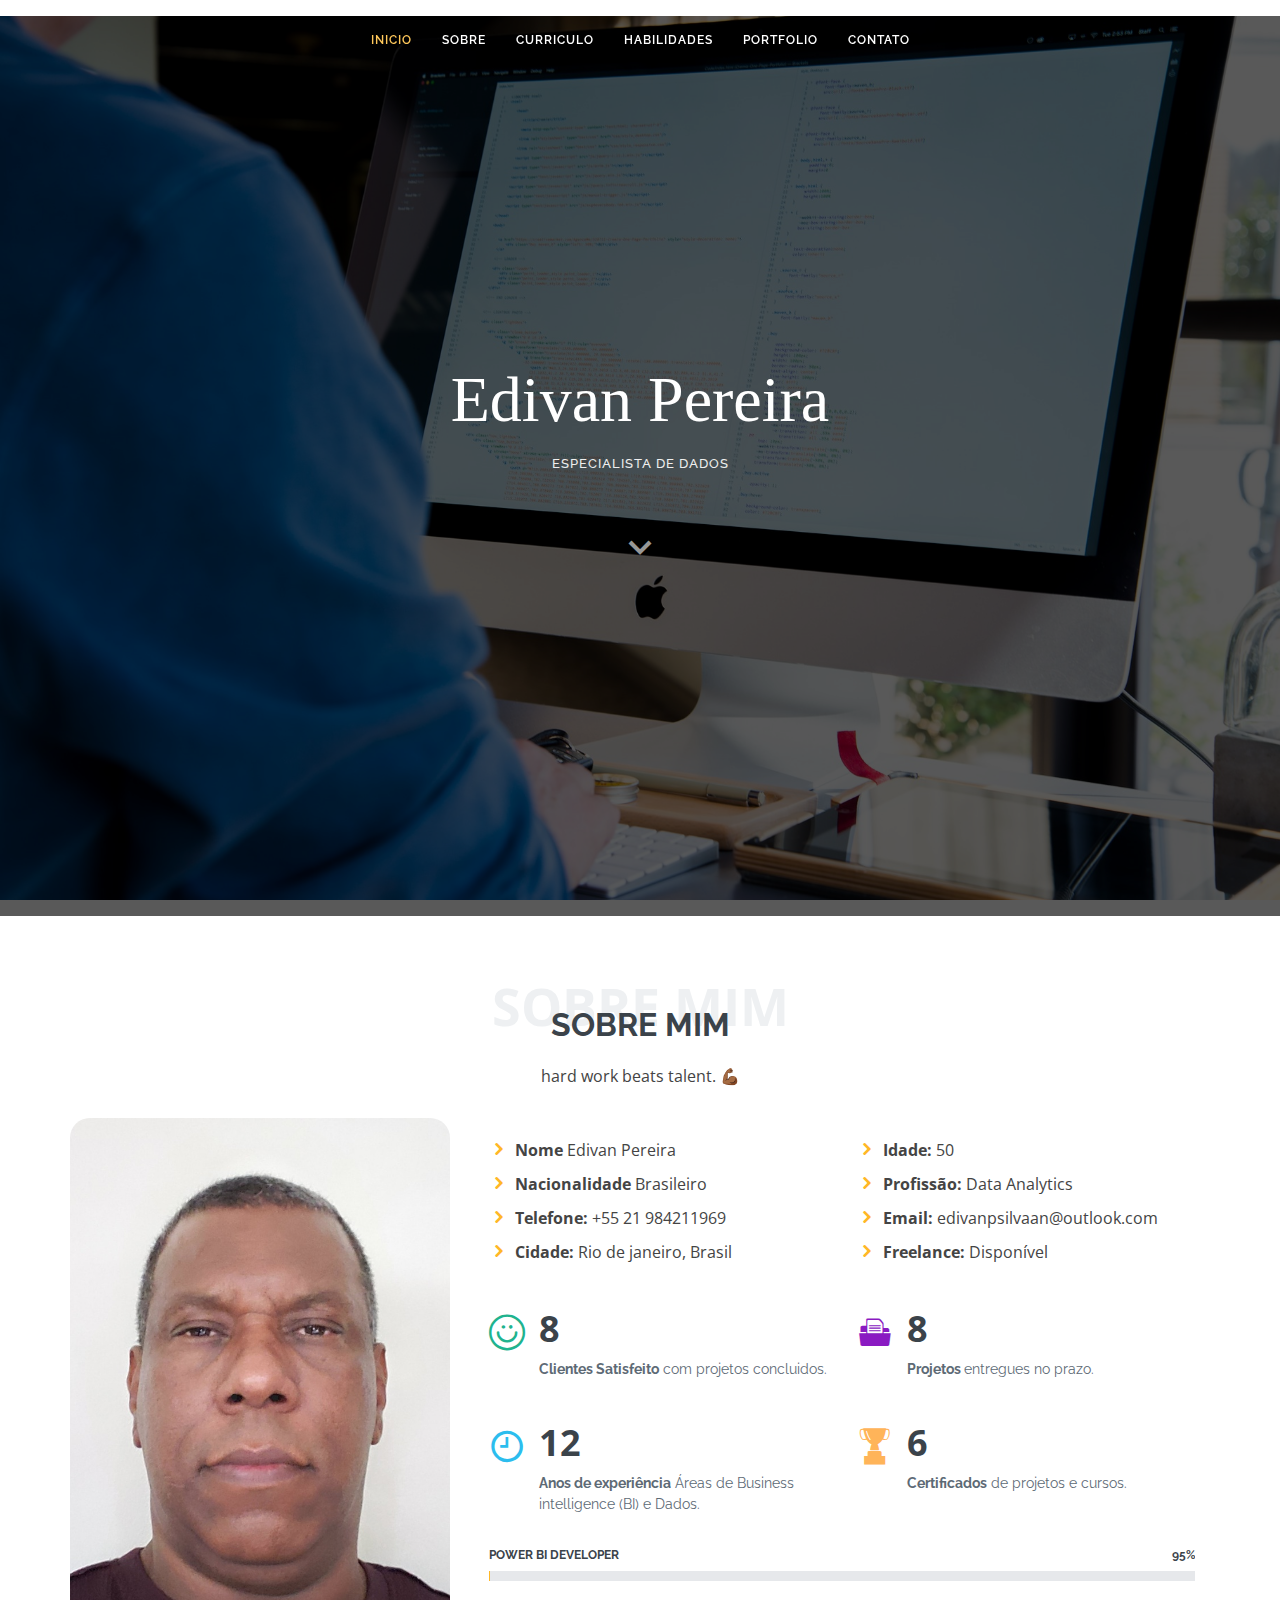
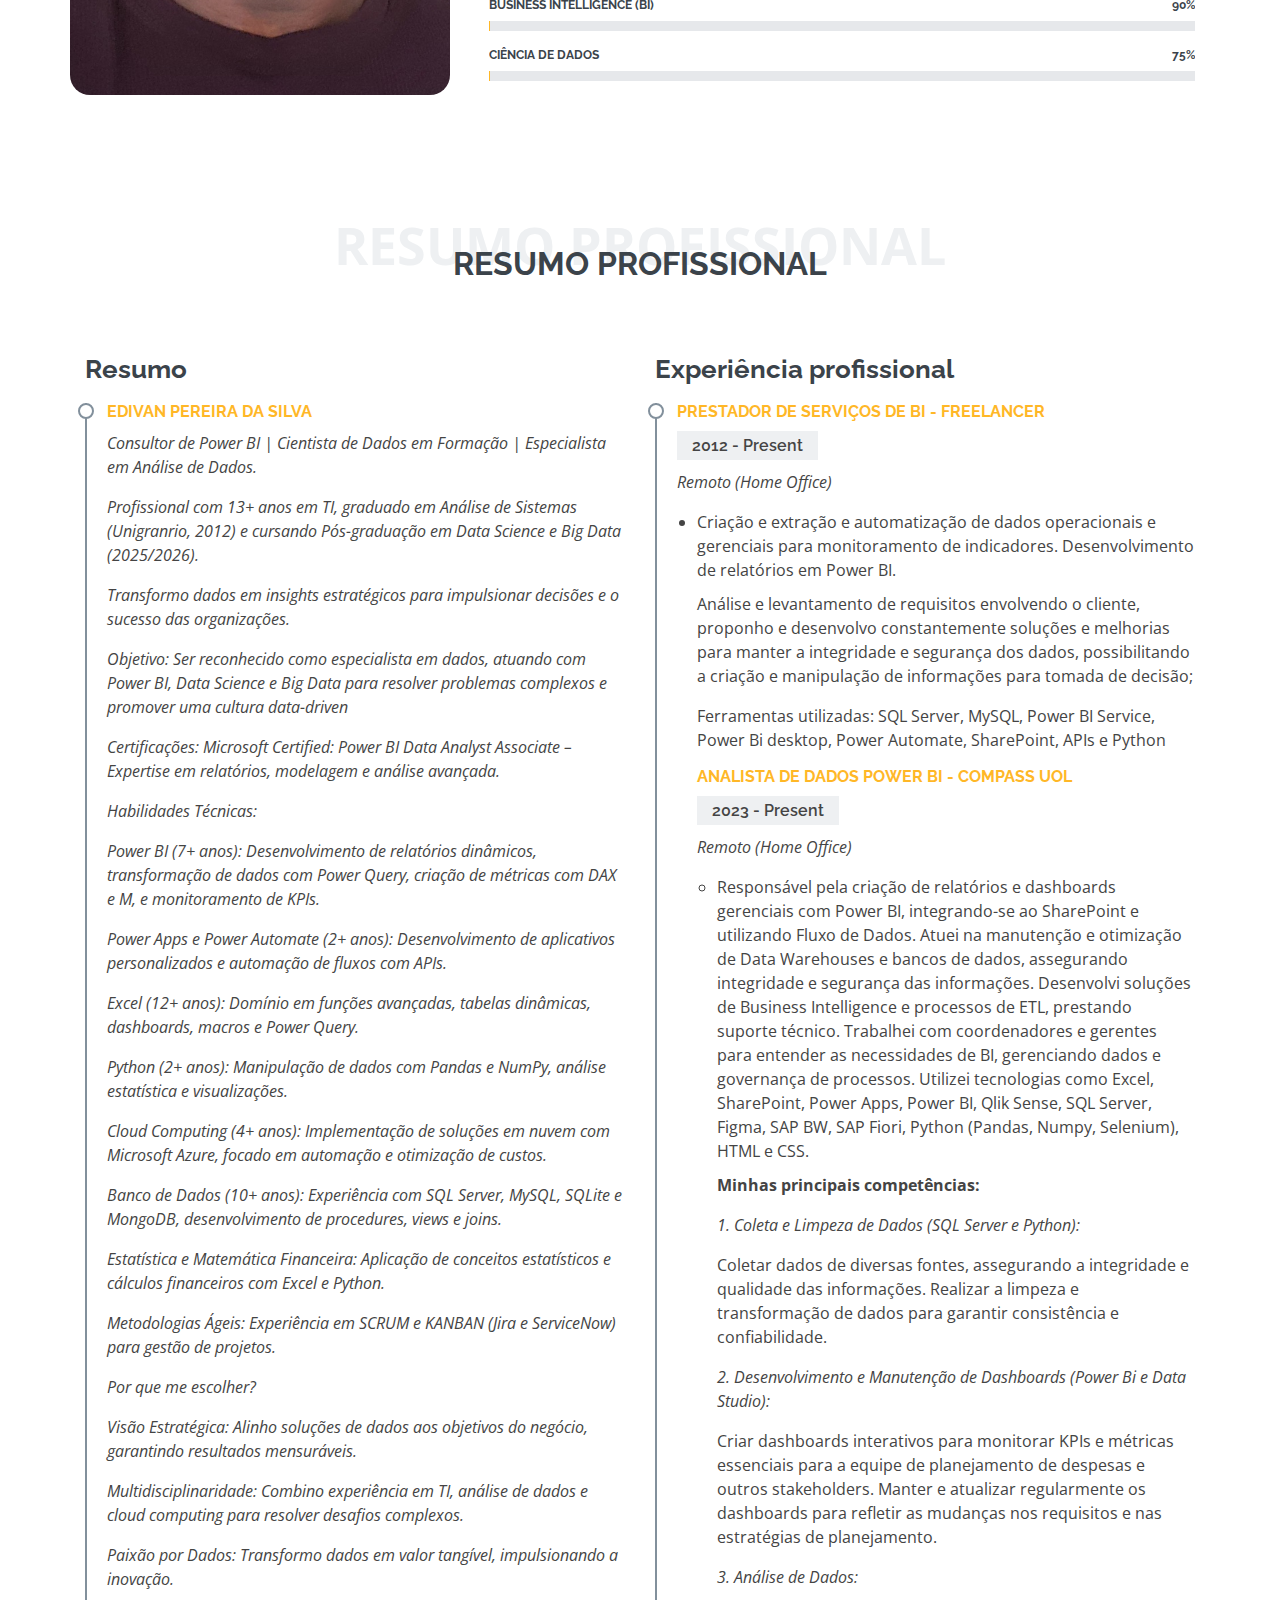
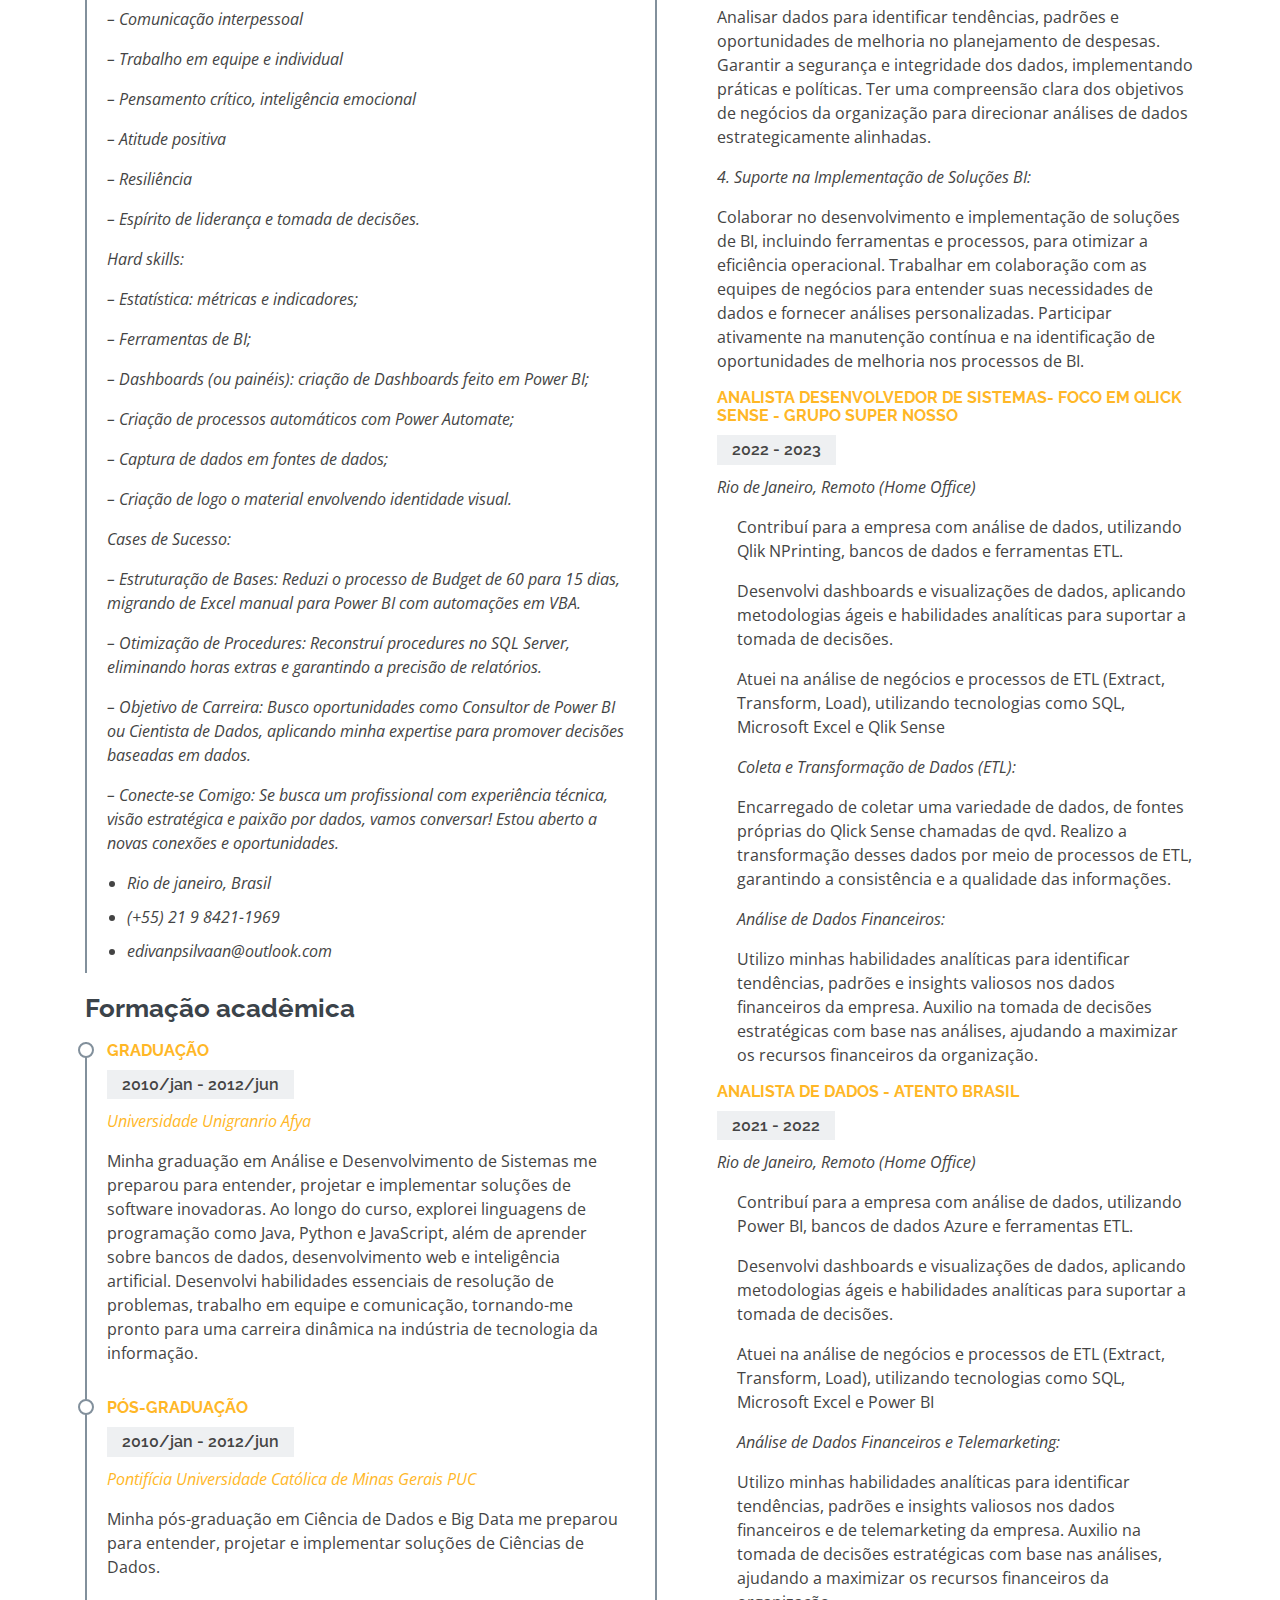
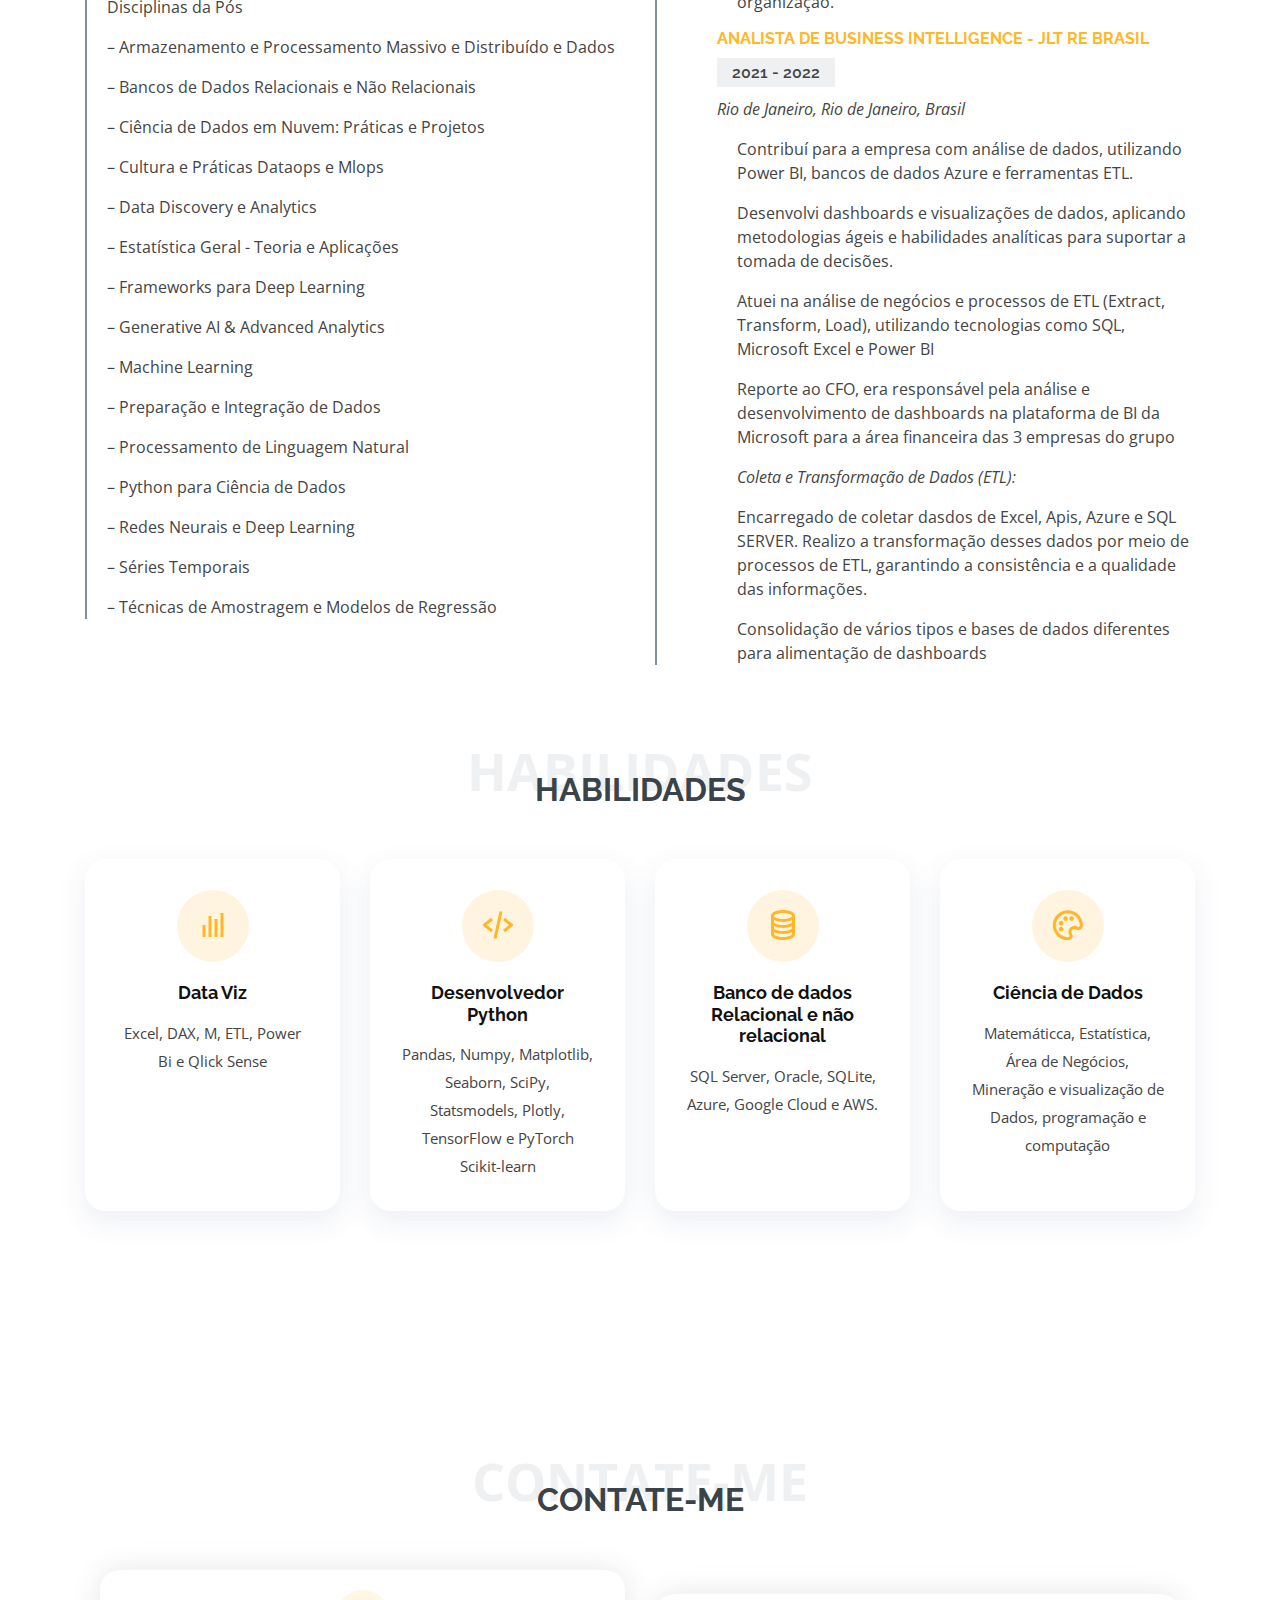
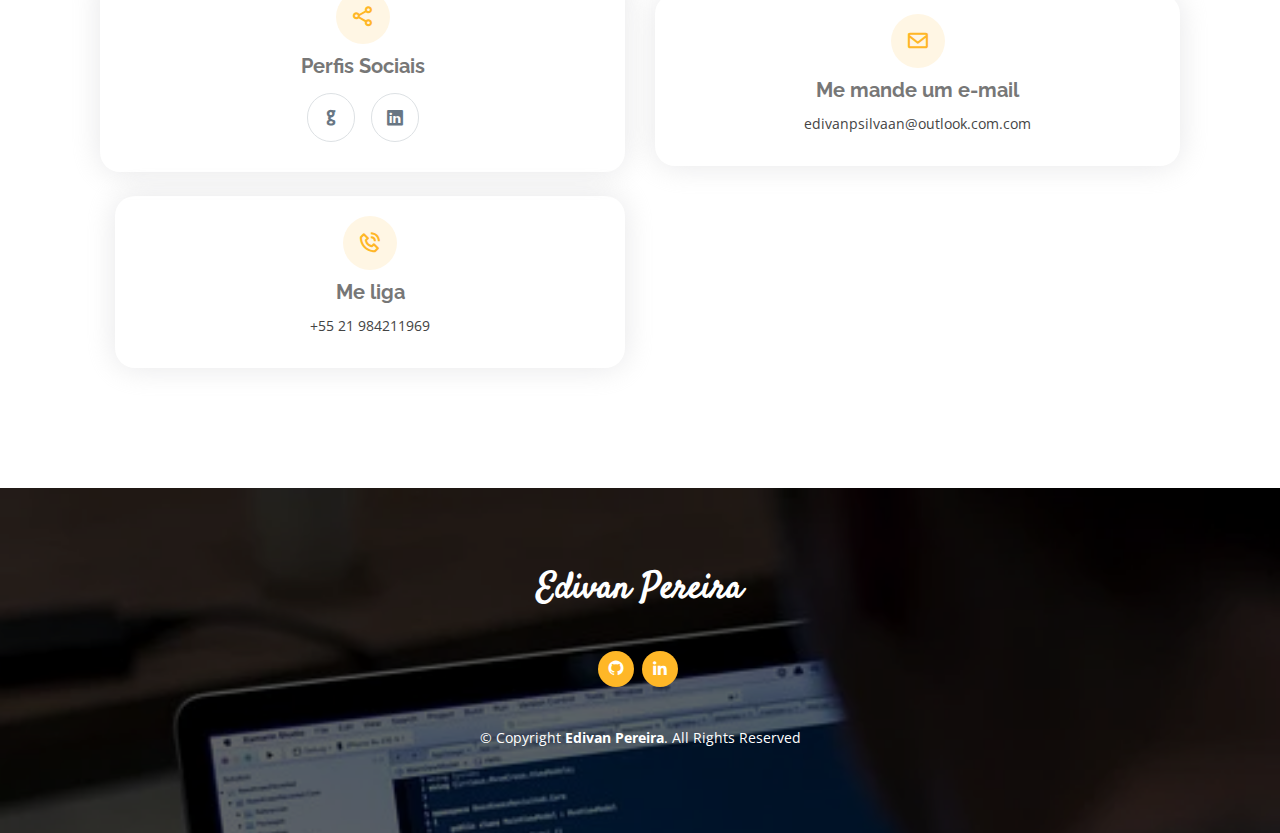
==== commit 2265fe98: "Alterações efetuadas no Index" ====
--- a/index.html
+++ b/index.html
@@ -6,14 +6,14 @@
   <meta content="width=device-width, initial-scale=1.0" name="viewport">
 
   <title>Edivan Pereira</title>
-            <p class="hero-subtitle"><span class="typed" data-typed-items="Designer, Developer, Freelancer, Photographer"></span></p>
+            <p class="hero-subtitle"><span class="typed" data-typed-items="Developer, Freelancer"></span></p>
 
   <meta content="" name="descriptison">
   <meta content="" name="Open Sans">
 
   <!-- Favicons -->
   <link href="assets/img/perfil" rel="icon">
-  <link href="../img/edu.jpg" rel="apple-touch-icon">
+  <link href="assets/img/Edu.jpg" rel="apple-touch-icon">
 
   <!-- Google Fonts -->
   <link href="https://fonts.googleapis.com/css?family=Open+Sans:300,300i,400,400i,600,600i,700,700i|Raleway:300,300i,400,400i,500,500i,600,600i,700,700i|Satisfy" rel="stylesheet">
@@ -72,7 +72,7 @@
         </div>
 
         <div class="row">
-          <div class="image  col-lg-4 d-flex align-items-stretch justify-content-center justify-content-lg-start"></div>
+        <div class="image  col-lg-4 d-flex align-items-stretch justify-content-center justify-content-lg-start"></div>
           <div class="col-lg-8 d-flex flex-column align-items-stretch">
             <div class="content pl-lg-4 d-flex flex-column justify-content-center">
               <div class="row">
@@ -80,7 +80,7 @@
                   <ul>
                     <li><i class="icofont-rounded-right"></i> <strong>Nome</strong> Edivan Pereira</li>
                     <li><i class="icofont-rounded-right"></i> <strong>Nacionalidade</strong> Brasileiro</li>
-                    <li><i class="icofont-rounded-right"></i> <strong>Telefone:</strong> +55 21 900000000</li>
+                    <li><i class="icofont-rounded-right"></i> <strong>Telefone:</strong> +55 21 984211969</li>
                     <li><i class="icofont-rounded-right"></i> <strong>Cidade:</strong> Rio de janeiro, Brasil</li>
                   </ul>
                 </div>
@@ -88,7 +88,7 @@
                   <ul>
                     <li><i class="icofont-rounded-right"></i> <strong>Idade:</strong> 50</li>
                     <li><i class="icofont-rounded-right"></i> <strong>Profissão:</strong> Data Analytics</li>
-                    <li><i class="icofont-rounded-right"></i> <strong>Email:</strong> <eduardoppsilva@outlook.com class="com">edivanppsilvaan@outlook.com</eduardoppsilva@outlook.com></li>
+                    <li><i class="icofont-rounded-right"></i> <strong>Email:</strong> <eduardoppsilva@outlook.com class="com">edivanpsilvaan@outlook.com</edivanpsilvaan@outlook.com></li>
                     <li><i class="icofont-rounded-right"></i> <strong>Freelance:</strong> Disponível</li>
                   </ul>
                 </div>
@@ -97,7 +97,7 @@
                 <div class="col-md-6 mt-5 d-md-flex align-items-md-stretch">
                   <div class="count-box">
                     <i class="icofont-simple-smile" style="color: #20b38e;"></i>
-                    <span data-toggle="counter-up">12</span>
+                    <span data-toggle="counter-up">8</span>
                     <p><strong>Clientes Satisfeito</strong> com projetos concluidos.</p>
                   </div>
                 </div>
@@ -105,7 +105,7 @@
                 <div class="col-md-6 mt-5 d-md-flex align-items-md-stretch">
                   <div class="count-box">
                     <i class="icofont-document-folder" style="color: #8a1ac2;"></i>
-                    <span data-toggle="counter-up">12</span>
+                    <span data-toggle="counter-up">8</span>
                     <p><strong>Projetos </strong> entregues no prazo.</p>
                   </div>
                 </div>
@@ -113,15 +113,15 @@
                 <div class="col-md-6 mt-5 d-md-flex align-items-md-stretch">
                   <div class="count-box">
                     <i class="icofont-clock-time" style="color: #2cbdee;"></i>
-                    <span data-toggle="counter-up">2</span>
-                    <p><strong>Anos de experiência</strong> áreas de Business intelligence (BI) e design gráfico.</p>
+                    <span data-toggle="counter-up">12</span>
+                    <p><strong>Anos de experiência</strong> Áreas de Business intelligence (BI) e Dados.</p>
                   </div>
                 </div>
 
                 <div class="col-md-6 mt-5 d-md-flex align-items-md-stretch">
                   <div class="count-box">
                     <i class="icofont-award" style="color: #ffb459;"></i>
-                    <span data-toggle="counter-up">32</span>
+                    <span data-toggle="counter-up">6</span>
                     <p><strong>Certificados</strong> de projetos e cursos.</p>
                   </div>
                 </div>
@@ -130,21 +130,21 @@
 
             <div class="skills-content pl-lg-4">
               <div class="progress">
-                <span class="skill">Power BI developer<i class="val">85%</i></span>
+                <span class="skill">Power BI developer<i class="val">95%</i></span>
                 <div class="progress-bar-wrap">
                   <div class="progress-bar" role="progressbar" aria-valuenow="100" aria-valuemin="0" aria-valuemax="100"></div>
                 </div>
               </div>
 
               <div class="progress">
-                <span class="skill">Business intelligence (BI)<i class="val">80%</i></span>
+                <span class="skill">Business intelligence (BI)<i class="val">90%</i></span>
                 <div class="progress-bar-wrap">
                   <div class="progress-bar" role="progressbar" aria-valuenow="90" aria-valuemin="0" aria-valuemax="100"></div>
                 </div>
               </div>
 
               <div class="progress">
-                <span class="skill">Design de experiência do usuário (UX/UI) <i class="val">75%</i></span>
+                <span class="skill">Ciência de Dados <i class="val">75%</i></span>
                 <div class="progress-bar-wrap">
                   <div class="progress-bar" role="progressbar" aria-valuenow="75" aria-valuemin="0" aria-valuemax="100"></div>
                 </div>
@@ -171,16 +171,54 @@
           <div class="col-lg-6">
             <h3 class="resume-title">Resumo</h3>
             <div class="resume-item pb-0">
-              <h4>Eduardo Pedrosa</h4>
-              <p><em>2 anos de experiência nas áreas de design gráfico e desenvolvimento de Dashboards feito em Power BI.</p>
-
-                <p>Atuando também com gerenciamento de informação de desempenho, extração/análise de dados, KPI's para Power BI e Looker Studio, e automação/divulgação de relatórios gerenciais através de construção de Dashboards. Controle de sistemas internos, habilidades com SQL e NoSQL.</p>
+              <h4>Edivan Pereira Da Silva</h4>
+              <p><em>Consultor de Power BI | Cientista de Dados em Formação | Especialista em Análise de Dados.</p>
+
+                <p>Profissional com 13+ anos em TI, graduado em Análise de Sistemas (Unigranrio, 2012) e cursando Pós-graduação em Data Science e Big Data (2025/2026).</p>
+                <P>Transformo dados em insights estratégicos para impulsionar decisões e o sucesso das organizações.</p>
                 
-                 <p>Atuação também como designer gráfico especializada em criação de logos, identidade visual, mídias sociais, web/mobile design com mais de 2 anos de experiência.</p>
+                 <p>Objetivo: Ser reconhecido como especialista em dados, atuando com Power BI, Data Science e Big Data para resolver problemas complexos e promover uma cultura data-driven</p>
+                  <p>Certificações: Microsoft Certified: Power BI Data Analyst Associate – Expertise em relatórios, modelagem e análise avançada.</p>
                 
-                <p>Soft skills:</p>
-                
-                <p>Comunicação interpessoal, trabalho em equipe e individual, pensamento crítico, inteligência emocional, atitude positiva, resiliência, espírito de liderança e tomada de decisões. Essas competências essenciais para colaboração efetiva e extração de insights valiosos dos dados.</p>
+                <p>Habilidades Técnicas:</p>
+                <p>Power BI (7+ anos):
+                  Desenvolvimento de relatórios dinâmicos, transformação de dados com Power Query, criação de métricas com DAX e M, e monitoramento de KPIs.</p>
+                  
+                  <p>Power Apps e Power Automate (2+ anos):
+                  Desenvolvimento de aplicativos personalizados e automação de fluxos com APIs.</p>
+                  
+                  <p>Excel (12+ anos):
+                  Domínio em funções avançadas, tabelas dinâmicas, dashboards, macros e Power Query.</p>
+                  
+                  <p>Python (2+ anos):
+                  Manipulação de dados com Pandas e NumPy, análise estatística e visualizações.</p>
+                  
+                  <p>Cloud Computing (4+ anos):
+                  Implementação de soluções em nuvem com Microsoft Azure, focado em automação e otimização de custos.</p>
+                  
+                  <p>Banco de Dados (10+ anos):
+                  Experiência com SQL Server, MySQL, SQLite e MongoDB, desenvolvimento de procedures, views e joins.</p>
+                  
+                  <p>Estatística e Matemática Financeira:
+                  Aplicação de conceitos estatísticos e cálculos financeiros com Excel e Python.</p>
+                  
+                  <p>Metodologias Ágeis:
+                  Experiência em SCRUM e KANBAN (Jira e ServiceNow) para gestão de projetos.</p>
+                  
+                  <p>Por que me escolher?</p>
+                  <p>Visão Estratégica: Alinho soluções de dados aos objetivos do negócio, garantindo resultados mensuráveis.</p>
+                  
+                  <p> Multidisciplinaridade: Combino experiência em TI, análise de dados e cloud computing para resolver desafios complexos.</p>
+                  
+                    <p>Paixão por Dados: Transformo dados em valor tangível, impulsionando a inovação.</p>
+                  
+                    
+                    <p>– Comunicação interpessoal</p>
+                    <p>– Trabalho em equipe e individual</p>
+                    <p>– Pensamento crítico, inteligência emocional</p>
+                    <p>– Atitude positiva</p>
+                    <p>– Resiliência</p>
+                    <p>– Espírito de liderança e tomada de decisões.</p>
                 
                 <p>Hard skills:</p>
                 
@@ -188,26 +226,35 @@
                 <p>– Ferramentas de BI;</p>
                 <p>– Dashboards (ou painéis): criação de Dashboards feito em Power BI;</p>
                 <p>– Criação de processos automáticos com Power Automate;</p>
-                <p>– Captura de dados em fontes de dados;</p>
-               <p>– Criação e desenvolvimento de logos e identidade visual</p>
-               <p>– Criação de todo o material envolvendo social media (Post, Storys, Anúncios);</p>
+                <p>– Captura de dados em fontes de dados;</p>             
                 <p>– Criação de logo o material envolvendo identidade visual.</p>
 
-                
-              <p>Power BI • Power Automate • Automação de dados • Modelagem de dados • Extração de dados • Business Intelligence • Visualização de dados • SQL • NoSQL • Análise de dados • Análise de negócio • Microsoft Office e Excel • Pensamento crítico e resolução de problemas • Habilidades de comunicação.</em></p>
+                <p>Cases de Sucesso:</p>
+                  <p>– Estruturação de Bases: Reduzi o processo de Budget de 60 para 15 dias, migrando de Excel manual para Power BI com automações em VBA.</p>
+                  
+                  <p>– Otimização de Procedures: Reconstruí procedures no SQL Server, eliminando horas extras e garantindo a precisão de relatórios.</p>
+                  
+                  <p>– Objetivo de Carreira:
+                  Busco oportunidades como Consultor de Power BI ou Cientista de Dados, aplicando minha expertise para promover decisões baseadas em dados.</p>
+                  
+                  <p>– Conecte-se Comigo:
+                  Se busca um profissional com experiência técnica, visão estratégica e paixão por dados, vamos conversar! Estou aberto a novas conexões e oportunidades.</p>
+
+                  
               </p>
               <ul>
                 <li>Rio de janeiro, Brasil</li>
-                <li>(+55) 21 98781-9353</li>
-                <li>eduardoppsilva@outlook.com</li>
+                <li>(+55) 21 9 8421-1969</li>
+                <li>edivanpsilvaan@outlook.com</li>
               </ul>
               </p>
+            </EM>
             </div>
 
             <h3 class="resume-title">Formação acadêmica</h3>
             <div class="resume-item">
               <h4>Graduação</h4>
-              <h5>2022/jan - 2024/jun</h5>
+              <h5>2010/jan - 2012/jun</h5>
               <p><em><a href="https://www.unigranrio.com.br/">Universidade Unigranrio Afya</a></em></p>
               <p>
                 Minha graduação em Análise e Desenvolvimento de Sistemas me preparou para entender, 
@@ -217,14 +264,40 @@
                 Desenvolvi habilidades essenciais de resolução de problemas, trabalho em equipe e comunicação, 
                 tornando-me pronto para uma carreira dinâmica na indústria de tecnologia da informação.</p>
             </div>
+            <div class="resume-item">
+              <h4>Pós-Graduação</h4>
+              <h5>2010/jan - 2012/jun</h5>
+              <p><em><a href="https://www.pucminas.br/">Pontifícia Universidade Católica de Minas Gerais PUC</a></em></p>
+              <p>
+                Minha pós-graduação em Ciência de Dados e Big Data me preparou para entender, 
+                projetar e implementar soluções de Ciências de Dados.</p>
+                <p> Disciplinas da Pós</p>
+                <p>– Armazenamento e Processamento Massivo e Distribuído e Dados</p>
+                <p>– Bancos de Dados Relacionais e Não Relacionais</p>
+                <p>– Ciência de Dados em Nuvem: Práticas e Projetos</p>
+                <p>– Cultura e Práticas Dataops e Mlops</p>
+                <p>– Data Discovery e Analytics</p>
+                <p>– Estatística Geral - Teoria e Aplicações</p>
+                <p>– Frameworks para Deep Learning</p>
+                <p>– Generative AI & Advanced Analytics</p>
+                <p>– Machine Learning</p>
+                <p>– Preparação e Integração de Dados</p>
+                <p>– Processamento de Linguagem Natural</p>
+                <p>– Python para Ciência de Dados</p>
+                <p>– Redes Neurais e Deep Learning</p>
+                <p>– Séries Temporais</p>
+                <p>– Técnicas de Amostragem e Modelos de Regressão</p>
+                  
+                 
+            </div>
           </div>
           <div class="col-lg-6">
             <h3 class="resume-title">Experiência profissional </h3>
             <div class="resume-item">
               
-              <h4>Prestador de Serviços de BI - <a href="https://www.linkedin.com/in/eduardo-pedrosa-a95593182/">Freelancer</a></h4>
-                  <h5>2023 - Present</h5>
-                  <p><em>Rio de janeiro</em></p>
+              <h4>Prestador de Serviços de BI - <a href="https://www.linkedin.com/in/edivan-pereira-da-silva//">Freelancer</a></h4>
+                  <h5>2012 - Present</h5>
+                  <p><em>Remoto (Home Office)</em></p>
                   <p>
                   <ul>
                     <li>Criação e extração e automatização de dados operacionais e gerenciais para monitoramento de indicadores. Desenvolvimento de relatórios em Power BI.</li>
@@ -232,15 +305,14 @@
                     <p>Análise e levantamento de requisitos envolvendo o cliente, proponho e desenvolvo constantemente soluções e melhorias para manter a integridade e segurança dos dados, possibilitando a criação e manipulação de informações para tomada de decisão;</p>
                         <p>Ferramentas utilizadas: SQL Server, MySQL, Power BI Service, Power Bi desktop, Power Automate, SharePoint, APIs e Python<p></p>
 
-              <h4>Analista de Dados - <a href="https://www.oi.com.br/internet?gad_source=1&gclid=CjwKCAiAxaCvBhBaEiwAvsLmWCNNrWhqJy_-UQcF5PBu62RZC87GxwWU0l0VKqL6wO1u8zdQ7qy9CxoCnzoQAvD_BwE&gclsrc=aw.ds">Oi</a></h4>
+              <h4>Analista de Dados Power BI - <a href="https://compass.uol/en/home/">Compass UOL</a></h4>
                   <h5>2023 - Present</h5>
-                  <p><em>Rio de janeiro</em></p>
+                  <p><em>Remoto (Home Office)</em></p>
                   <p>
                   <ul>
-                    <li>Contribuí ativamente na resolução de desafios, destacando-me tanto na gestão de bancos de dados quanto na análise de dados no Power BI. Regularmente, executo a manutenção de procedures e relatórios no Power BI e Data Studio, aplicando meu conhecimento em Python para realizar transformações essenciais nos dados.</li>
-
-                    <p>Desempenhei um papel fundamental no suporte à análise e divulgação dos principais indicadores de desempenho, identificando oportunidades ao comparar dados reais, orçados e previstos, nos principais grupos, como canal, produto, regional e, em alguns casos, pontos de venda (PDV).</p>
-                      <p><b>Minhas principais funções incluem:</b></p>
+                    <li>Responsável pela criação de relatórios e dashboards gerenciais com Power BI, integrando-se ao SharePoint e utilizando Fluxo de Dados. Atuei na manutenção e otimização de Data Warehouses e bancos de dados, assegurando integridade e segurança das informações. Desenvolvi soluções de Business Intelligence e processos de ETL, prestando suporte técnico. Trabalhei com coordenadores e gerentes para entender as necessidades de BI, gerenciando dados e governança de processos. Utilizei tecnologias como Excel, SharePoint, Power Apps, Power BI, Qlik Sense, SQL Server, Figma, SAP BW, SAP Fiori, Python (Pandas, Numpy, Selenium), HTML e CSS.</li>
+
+                       <p><b>Minhas principais competências:</b></p>
 
                       <p><i>1. Coleta e Limpeza de Dados (SQL Server e Python):</i></p>
                       <p>Coletar dados de diversas fontes, assegurando a integridade e qualidade das informações.
@@ -261,74 +333,62 @@
                       Participar ativamente na manutenção contínua e na identificação de oportunidades de melhoria nos processos de BI.</p>
 
                         
-              <h4>Analista de planejamento financeiro - <a href="https://efraimrj.org/">Efraim</a></h4>
-              <h5>2023 - Present</h5>
-              <p><em>Duque de Caxias, Rio de janeiro</em></p>
+              <h4>Analista Desenvolvedor de Sistemas- Foco em Qlick Sense - <a href="https://www.supernosso.com/">Grupo Super nosso</a></h4>
+              <h5>2022 - 2023</h5>
+              <p><em>Rio de Janeiro, Remoto (Home Office)</em></p>
               <p>
               <ul>
-                  <p>Sou um Analista de Dados dedicado e apaixonado na Comunidade Efraim, onde atuo na coleta, análise e visualização de dados essenciais 
-                  para o sucesso financeiro e estratégico da Igreja. Com um forte foco em ETL, Excel, Power BI e design de relatórios, meu trabalho é fundamental para orientar líderes e pastores na tomada de decisões informadas.</p>
+                  <p>Contribuí para a empresa com análise de dados, utilizando Qlik NPrinting, bancos de dados e ferramentas ETL. </p>
+                  <p>Desenvolvi dashboards e visualizações de dados, aplicando metodologias ágeis e habilidades analíticas para suportar a tomada de decisões. </p>
+                  <p>Atuei na análise de negócios e processos de ETL (Extract, Transform, Load), utilizando tecnologias como SQL, Microsoft Excel e Qlik Sense</p>
 
                   <p><i>Coleta e Transformação de Dados (ETL):</i></p>
-                  <p> Encarregado de coletar uma variedade de dados, incluindo dízimo, oferta, custos de obras, investimentos e outras transações financeiras.
+                  <p> Encarregado de coletar uma variedade de dados, de fontes próprias do Qlick Sense chamadas de qvd.
                       Realizo a transformação desses dados por meio de processos de ETL, garantindo a consistência e a qualidade das informações.</p>
 
                   <p><i>Análise de Dados Financeiros:</i></p>
-                  <p> Utilizo minhas habilidades analíticas para identificar tendências, padrões e insights valiosos nos dados financeiros da comunidade.
+                  <p> Utilizo minhas habilidades analíticas para identificar tendências, padrões e insights valiosos nos dados financeiros da empresa.
+                    Auxilio na tomada de decisões estratégicas com base nas análises, ajudando a maximizar os recursos financeiros da organização.</p>
+               
+                                    
+              </ul>
+
+              <h4>Analista De Dados - <a href="https://www.atento.com/">Atento Brasil</a></h4>
+              <h5>2021 - 2022</h5>
+              <p><em>Rio de Janeiro, Remoto (Home Office)</em></p>
+              <p>
+              <ul>
+                  <p>Contribuí para a empresa com análise de dados, utilizando Power BI, bancos de dados Azure e ferramentas ETL. </p>
+                  <p>Desenvolvi dashboards e visualizações de dados, aplicando metodologias ágeis e habilidades analíticas para suportar a tomada de decisões. </p>
+                  <p>Atuei na análise de negócios e processos de ETL (Extract, Transform, Load), utilizando tecnologias como SQL, Microsoft Excel e Power BI</p>
+
+                  <p><i>Análise de Dados Financeiros e Telemarketing:</i></p>
+                  <p> Utilizo minhas habilidades analíticas para identificar tendências, padrões e insights valiosos nos dados financeiros e de telemarketing da empresa.
                     Auxilio na tomada de decisões estratégicas com base nas análises, ajudando a maximizar os recursos financeiros da organização.</p>
     
-                  <p><i>Visualização de Dados com Power BI:</i></p>
-                   <p> Sou responsável por criar painéis interativos no Power BI que fornecem informações em tempo real e gráficos intuitivos para a liderança.
-                    Isso capacita nossa equipe a entender melhor o desempenho financeiro e tomar medidas proativas.</p>
         
-                  <p><i>Design de Relatórios Personalizados:</i></p>
-                    <p> No Figma, crio protótipos de relatórios sob medida, garantindo que líderes e pastores possam acessar informações relevantes de maneira fácil e eficaz.
-                      Isso simplifica a análise de dados e agiliza o processo de tomada de decisões.</p>
+                 </ul>
+
+                 <h4>Analista De Business Intelligence - <a href="https://www.jltre.com/">JLT RE BRASIL</a></h4>
+                 <h5>2021 - 2022</h5>
+                 <p><em>Rio de Janeiro, Rio de Janeiro, Brasil</em></p>
+                 <p>
+                 <ul>
+                     <p>Contribuí para a empresa com análise de dados, utilizando Power BI, bancos de dados Azure e ferramentas ETL. </p>
+                     <p>Desenvolvi dashboards e visualizações de dados, aplicando metodologias ágeis e habilidades analíticas para suportar a tomada de decisões. </p>
+                     <p>Atuei na análise de negócios e processos de ETL (Extract, Transform, Load), utilizando tecnologias como SQL, Microsoft Excel e Power BI</p>
+                     <p>Reporte ao CFO, era responsável pela análise e desenvolvimento de dashboards na plataforma de BI da Microsoft para a área financeira das 3 empresas do grupo</p>
+   
+                     <p><i>Coleta e Transformação de Dados (ETL):</i></p>
+                     <p> Encarregado de coletar dasdos de Excel, Apis, Azure e SQL SERVER.
+                         Realizo a transformação desses dados por meio de processos de ETL, garantindo a consistência e a qualidade das informações.</p>
+                     <p>Consolidação de vários tipos e bases de dados diferentes para alimentação de dashboards</p>
+   
+                               
+                    </ul>
+              </div>
+            </div>
             
-                      <p><i>Suporte Estratégico e de Marketing:</i></p>
-                      <p> Colaboro com a equipe de marketing para desenvolver estratégias eficazes de divulgação, com base em insights de dados.
-                        Isso nos ajuda a maximizar o impacto das ações de ministérios que envolvem dinheiro e alcançar nosso público-alvo de maneira mais eficiente.</p>
-                  
-              </ul>
-              
-            </div><!--
-            <div class="resume-item">
-              <h4>Product manager - <a href="https://www.peixeurbano.com.br/">Peixe Urbano</a></h4> 
-              <h5>2015 - 2017</h5>
-              <p><em>Barra da Tijuca, Rio de janeiro</em></p>
-              <p>
-              <ul>
-                <li>• Design of new tools and processes, through immersion, research and validation with users, increasing the efficiency of internal areas and improving the customer experience (internal and external) 
-
-• Preparation and analysis of reports through a data-driven culture for the decision making, considering definition and monitoring of KPIs 
-
-• Definition, prioritization and refinement of demands with stakeholders (business) and engineering (technical), considering a customer centric mindset 
-
-• Support to different areas of the company for possible failures in the system, website and mobile apps (IOS and Android). 
-
-• Build, prepare and monitor the go live and roll-out of products 
-
-• Evolution of products based on business strategy and insights related to the consumer journey Main Results: 
-
-• Reduction in the Average Service Time (TMA) of the Customer Relationship team the Customer, through a new product with better technology and that met their needs in serving the end customer.</li>
-              </ul>
-                  <h4>Software Developer - <a href="https://www.workana.com/">Workana</a></h4>
-                  <h5>2017 - 2020</h5>
-                  <p><em>Rio de janeiro, Rio de janeiro</em></p>
-                  <p>
-                  <ul>
-                    <li>I was a member of the Workana community. As a software developer I created and delivered several software projects for different companies and clients. </li>
-
-                    <p>- Software e sistemas de dados</p>
-                      <p>- Relatórios de banco de dados</p>
-                        <p>- Software e analise de dados e fluxo<p></p>-->
-              </p>
-            </div>
-          </div>
-        </div>
-
-      </div>
-    </section><!-- End My Resume Section -->
 
     <!-- ======= My Services Section ======= -->
     <section id="services" class="services">
@@ -345,7 +405,7 @@
             <div class="icon-box">
               <div class="icon"><i class="bx--bar-chart"></i></div>
               <h4 class="title"><a href="">Data Viz</a></h4>
-              <p class="description">Desenvolvimento de relatórios e dashboards no Power Bi e Looker Studio</p>
+              <p class="description">Excel, DAX, M, ETL, Power Bi e Qlick Sense</p>
             </div>
           </div>
           
@@ -354,15 +414,7 @@
             <div class="icon-box">
               <div class="icon"><i class="bx--code-alt"></i></div>
               <h4 class="title"><a href="">Desenvolvedor Python</a></h4>
-              <p class="description">Pandas, Numpy, API, Django, Flask</p>
-            </div>
-          </div>
-
-          <div class="col-md-6 col-lg-3 d-flex align-items-stretch mb-5 mb-lg-0">
-            <div class="icon-box">
-              <div class="icon"><i class="bx bx-palette"></i></div>
-              <h4 class="title"><a href="">UX and UI design</a></h4>
-              <p class="description">Pesquisa de usuário, design de interface do usuário, codificação, modelagem de usuário</p>
+              <p class="description">Pandas, Numpy, Matplotlib, Seaborn, SciPy, Statsmodels, Plotly, TensorFlow e PyTorch Scikit-learn</p>
             </div>
           </div>
 
@@ -370,86 +422,30 @@
             <div class="icon-box">
               <div class="icon"><i class="bx--coin-stack"></i></div>
               <h4 class="title"><a href="">Banco de dados Relacional e não relacional</a></h4>
-              <p class="description">SQL Server, SQLite, MySQL e MongoDB.</p>
-            </div>
-          </div>
+              <p class="description">SQL Server, Oracle, SQLite, Azure, Google Cloud e AWS.</p>
+            </div>
+          </div>
+
+          <div class="col-md-6 col-lg-3 d-flex align-items-stretch mb-5 mb-lg-0">
+            <div class="icon-box">
+              <div class="icon"><i class="bx bx-palette"></i></div>
+              <h4 class="title"><a href="">Ciência de Dados</a></h4>
+              <p class="description">Matemáticca, Estatística, Área de Negócios, Mineração e visualização de Dados, programação e computação</p>
+            </div>
+          </div>
+
+         
 
         </div>
 
       </div>
-    </section><!-- End My Services Section -->
-
-    <!-- ======= Testimonials Section ======= -->
-    <!--<section id="testimonials" class="testimonials">
-      <div class="container">
-
-        <div class="owl-carousel testimonials-carousel">
-
-          <div class="testimonial-item">
-            <img src="assets/img/testimonials/testimonials-1.jpg" class="testimonial-img" alt="">
-            <h3>Saul Goodman</h3>
-            <h4>Ceo &amp; Founder</h4>
-            <p>
-              <i class="bx bxs-quote-alt-left quote-icon-left"></i>
-              Excelente conpanheiro de trabalho!
-              <i class="bx bxs-quote-alt-right quote-icon-right"></i>
-            </p>
-          </div>
-
-          <div class="testimonial-item">
-            <img src="assets/img/testimonials/testimonials-2.jpg" class="testimonial-img" alt="">
-            <h3>Sara Wilsson</h3>
-            <h4>Designer</h4>
-            <p>
-              <i class="bx bxs-quote-alt-left quote-icon-left"></i>
-              Export tempor illum tamen malis malis eram quae irure esse labore quem cillum quid cillum eram malis quorum velit fore eram velit sunt aliqua noster fugiat irure amet legam anim culpa.
-              <i class="bx bxs-quote-alt-right quote-icon-right"></i>
-            </p>
-          </div>
-
-          <div class="testimonial-item">
-            <img src="assets/img/testimonials/testimonials-3.jpg" class="testimonial-img" alt="">
-            <h3>Jena Karlis</h3>
-            <h4>Store Owner</h4>
-            <p>
-              <i class="bx bxs-quote-alt-left quote-icon-left"></i>
-              Enim nisi quem export duis labore cillum quae magna enim sint quorum nulla quem veniam duis minim tempor labore quem eram duis noster aute amet eram fore quis sint minim.
-              <i class="bx bxs-quote-alt-right quote-icon-right"></i>
-            </p>
-          </div>
-
-          <div class="testimonial-item">
-            <img src="assets/img/testimonials/testimonials-4.jpg" class="testimonial-img" alt="">
-            <h3>Matt Brandon</h3>
-            <h4>Freelancer</h4>
-            <p>
-              <i class="bx bxs-quote-alt-left quote-icon-left"></i>
-              Fugiat enim eram quae cillum dolore dolor amet nulla culpa multos export minim fugiat minim velit minim dolor enim duis veniam ipsum anim magna sunt elit fore quem dolore labore illum veniam.
-              <i class="bx bxs-quote-alt-right quote-icon-right"></i>
-            </p>
-          </div>
-
-          <div class="testimonial-item">
-            <img src="assets/img/testimonials/testimonials-5.jpg" class="testimonial-img" alt="">
-            <h3>John Larson</h3>
-            <h4>Entrepreneur</h4>
-            <p>
-              <i class="bx bxs-quote-alt-left quote-icon-left"></i>
-              Quis quorum aliqua sint quem legam fore sunt eram irure aliqua veniam tempor noster veniam enim culpa labore duis sunt culpa nulla illum cillum fugiat legam esse veniam culpa fore nisi cillum quid.
-              <i class="bx bxs-quote-alt-right quote-icon-right"></i>
-            </p>
-          </div>
-
-        </div>
-
-      </div>
-    </section><!-- End Testimonials Section -->
-    
+    </div>
 
     <!-- ======= My Portfolio Section ======= -->
     <section id="portfolio" class="portfolio">
       <div class="container">
 
+        <!-- =======
         <div class="section-title">
           <span>Meu Portfolio</span>
           <h2>Meu Portfolio</h2>
@@ -647,9 +643,10 @@
 
   
     </div>
+    ======= -->
     </section><!-- End Pricing Section -->
 
-
+<!--
 <strong><iframe title="Dashboard Estoque" width="600" height="373.5" src="https://app.powerbi.com/view?r=eyJrIjoiMTE5YjA0N2ItZjFhYy00ZmQwLTk5YzktMTIxZDkzZDA1MWFjIiwidCI6IjA4ZWJlYzYwLTc1Y2YtNGUxZS04NzAyLWFhYmVjNjhmZWJlMSIsImMiOjN9" frameborder="0" allowFullScreen="true"></iframe></strong>
 
 <strong><iframe title="People Analytics" width="600" height="373.5" src="https://app.powerbi.com/view?r=eyJrIjoiZTdiMDQwZjUtOWRmZC00NGM2LWE1ZDEtM2UxNDBiNDlmMTg1IiwidCI6IjA4ZWJlYzYwLTc1Y2YtNGUxZS04NzAyLWFhYmVjNjhmZWJlMSIsImMiOjN9" frameborder="0" allowFullScreen="true"></iframe></strong>
@@ -670,7 +667,7 @@
 
 <strong><iframe title="relatrio criativo_exp_usuário" width="600" height="373.5" src="https://app.powerbi.com/view?r=eyJrIjoiNzMwM2Q3ZjUtNTk4Ni00YjE2LWI5MzItZTU1ZTc5YTEwMTE3IiwidCI6IjA4ZWJlYzYwLTc1Y2YtNGUxZS04NzAyLWFhYmVjNjhmZWJlMSIsImMiOjN9" frameborder="0" allowFullScreen="true"></iframe></strong>
 
-  
+  --> 
 <!-- ======= Contact Me Section ======= -->
     <section id="contact" class="contact">
       <div class="container">
@@ -691,28 +688,27 @@
                   <i class="bx bx-share-alt"></i>
                   <h3>Perfis Sociais </h3>
                   <div class="social-links">
-                    <a href="https://twitter.com/" class="twitter"><i class="icofont-twitter"></i></a>
-                    <a href="https://www.facebook.com/eduardo06.pedrosa/" class="facebook"><i class="icofont-facebook"></i></a>
-                    <a href="https://www.instagram.com/eduardo_01511/" class="instagram"><i class="icofont-instagram"></i></a>
-                    <a href="https://github.com/Eduardoppereira" class="google-plus"><i class="icofont-github"></i></a>
-                    <a href="https://www.linkedin.com/in/eduardo-pedrosa-a95593182/" class="linkedin"><i class="icofont-linkedin"></i></a>
-                    <a href="https://web.telegram.org/" class="telegram"><i class="icofont-telegram"></i></a>
-                    <a href="https://api.whatsapp.com/" class="whatsapp"><i class="icofont-whatsapp"></i></a>
+                    <a href="https://github.com/Edivanpsilvaan" class="google-plus"><i class="icofont-github"></i></a>
+                    <a href="https://www.linkedin.com/in/edivan-pereira-da-silva/" class="linkedin"><i class="icofont-linkedin"></i></a>
                   </div>
                 </div>
               </div>
+            </div>
+          </div>
+              
               <div class="col-md-6">
                 <div class="info-box mt-4">
                   <i class="bx bx-envelope"></i>
                   <h3>Me mande um e-mail</h3>
-                  <p>eduardoppsilva@gmail.com</p>
-                </div>
-              </div>
+                  <p>edivanpsilvaan@outlook.com.com</p>
+                </div>
+              </div>
+               </div>
               <div class="col-md-6">
                 <div class="info-box mt-4">
                   <i class="bx bx-phone-call"></i>
                   <h3>Me liga </h3>
-                  <p>+55 21 900000000</p>
+                  <p>+55 21 984211969</p>
                 </div>
               </div>
             </div>
@@ -720,11 +716,13 @@
           </div>
 
   <!-- Widget em linha do Calendly - início -->
+   <!--
 <div class="calendly-inline-widget" data-url="https://calendly.com/eduardopedrosap?primary_color=ff7600" style="min-width:500px;height:630px;"></div>
 <script type="text/javascript" src="https://assets.calendly.com/assets/external/widget.js" async></script>
 <!-- Widget em linha do Calendly - fim -->
 
-      </div>
+
+ </div>
     </section><!-- End Contact Me Section -->
 
   </main><!-- End #main -->
@@ -732,19 +730,16 @@
   <!-- ======= Footer ======= -->
   <footer id="footer">
     <div class="container">
-      <h3>Eduardo Pedrosa</h3>
+      <h3>Edivan Pereira</h3>
       <p></p>
       <div class="social-links">
-        <a href="https://twitter.com/" class="twitter"><i class="bx bxl-twitter"></i></a>
-        <a href="https://www.facebook.com/eduardo06.pedrosa/" class="facebook"><i class="bx bxl-facebook"></i></a>
-        <a href="https://www.instagram.com/eduardo_01511/" class="instagram"><i class="bx bxl-instagram"></i></a>
-        <a href="https://github.com/Eduardoppereira" class="google-plus"><i class="bx bxl-github"></i></a>
-        <a href="https://www.linkedin.com/in/eduardo-pedrosa-a95593182/" class="linkedin"><i class="bx bxl-linkedin"></i></a>
-        <a href="https://web.telegram.org/" class="Telegram"><i class="bx bxl-telegram"></i></a>
-        <a href="https://api.whatsapp.com/" class="whatsapp"><i class="bx bxl-whatsapp"></i></a>
+        
+        <a href="https://github.com/Edivanpsilvaan" class="google-plus"><i class="bx bxl-github"></i></a>
+        <a href="https://www.linkedin.com/in/edivan-pereira-da-silva/" class="linkedin"><i class="bx bxl-linkedin"></i></a>
+        
             </div>
       <div class="copyright">
-        &copy; Copyright <strong><span>Eduardo Pedrosa</span></strong>. All Rights Reserved
+        &copy; Copyright <strong><span>Edivan Pereira</span></strong>. All Rights Reserved
       </div>
       <div class="credits">
       </div>
